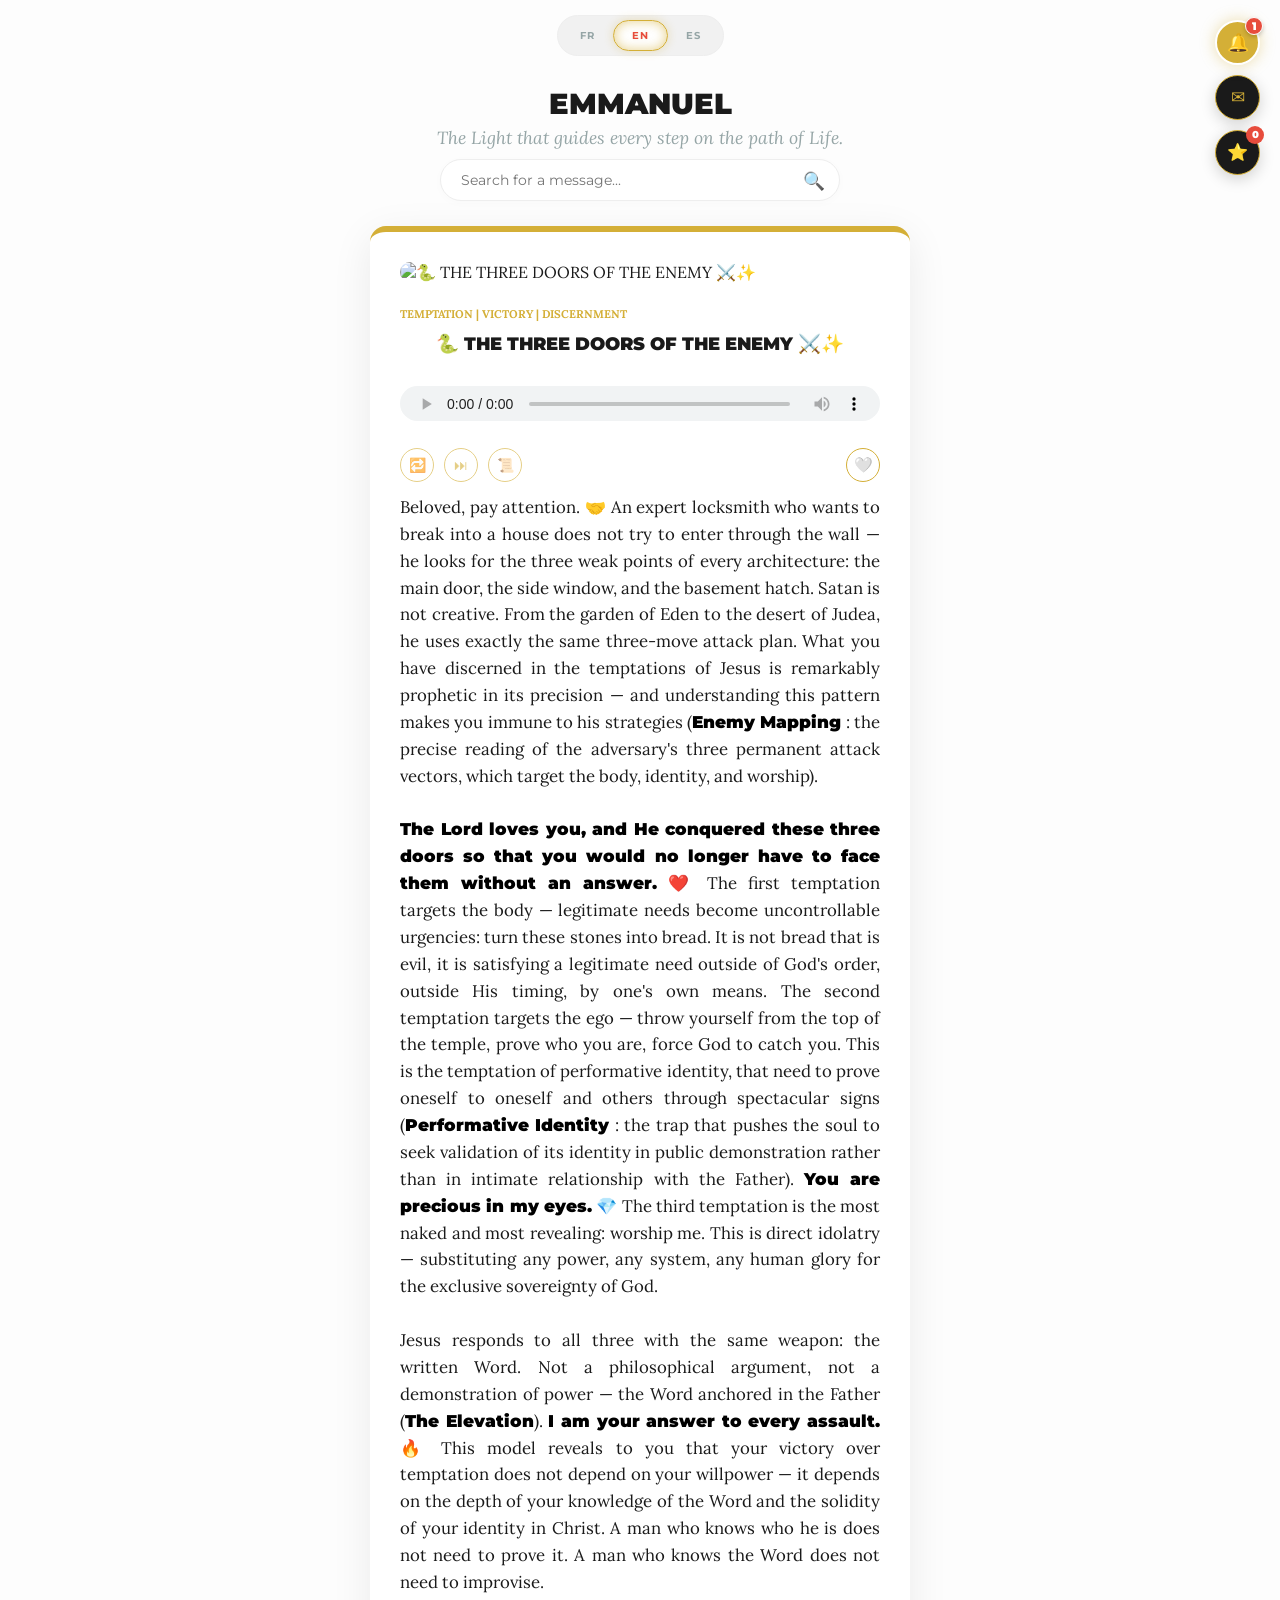
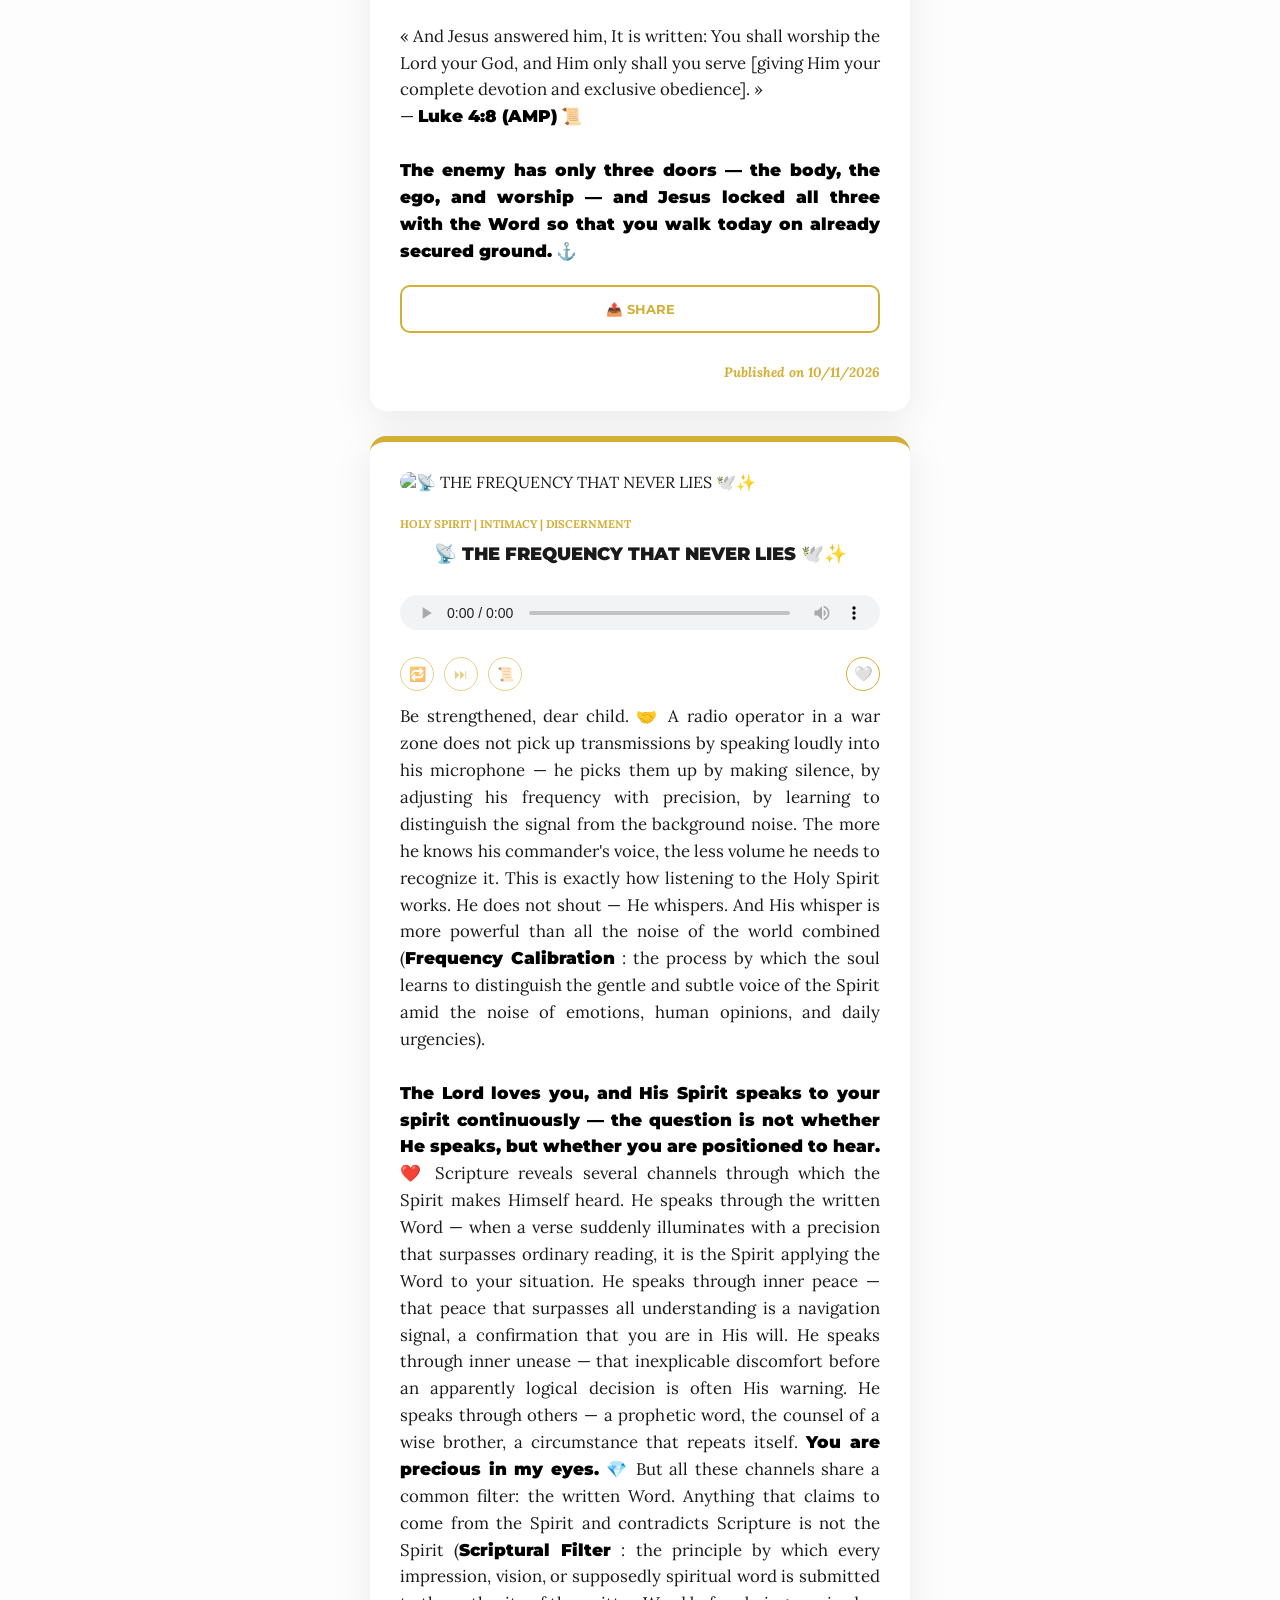
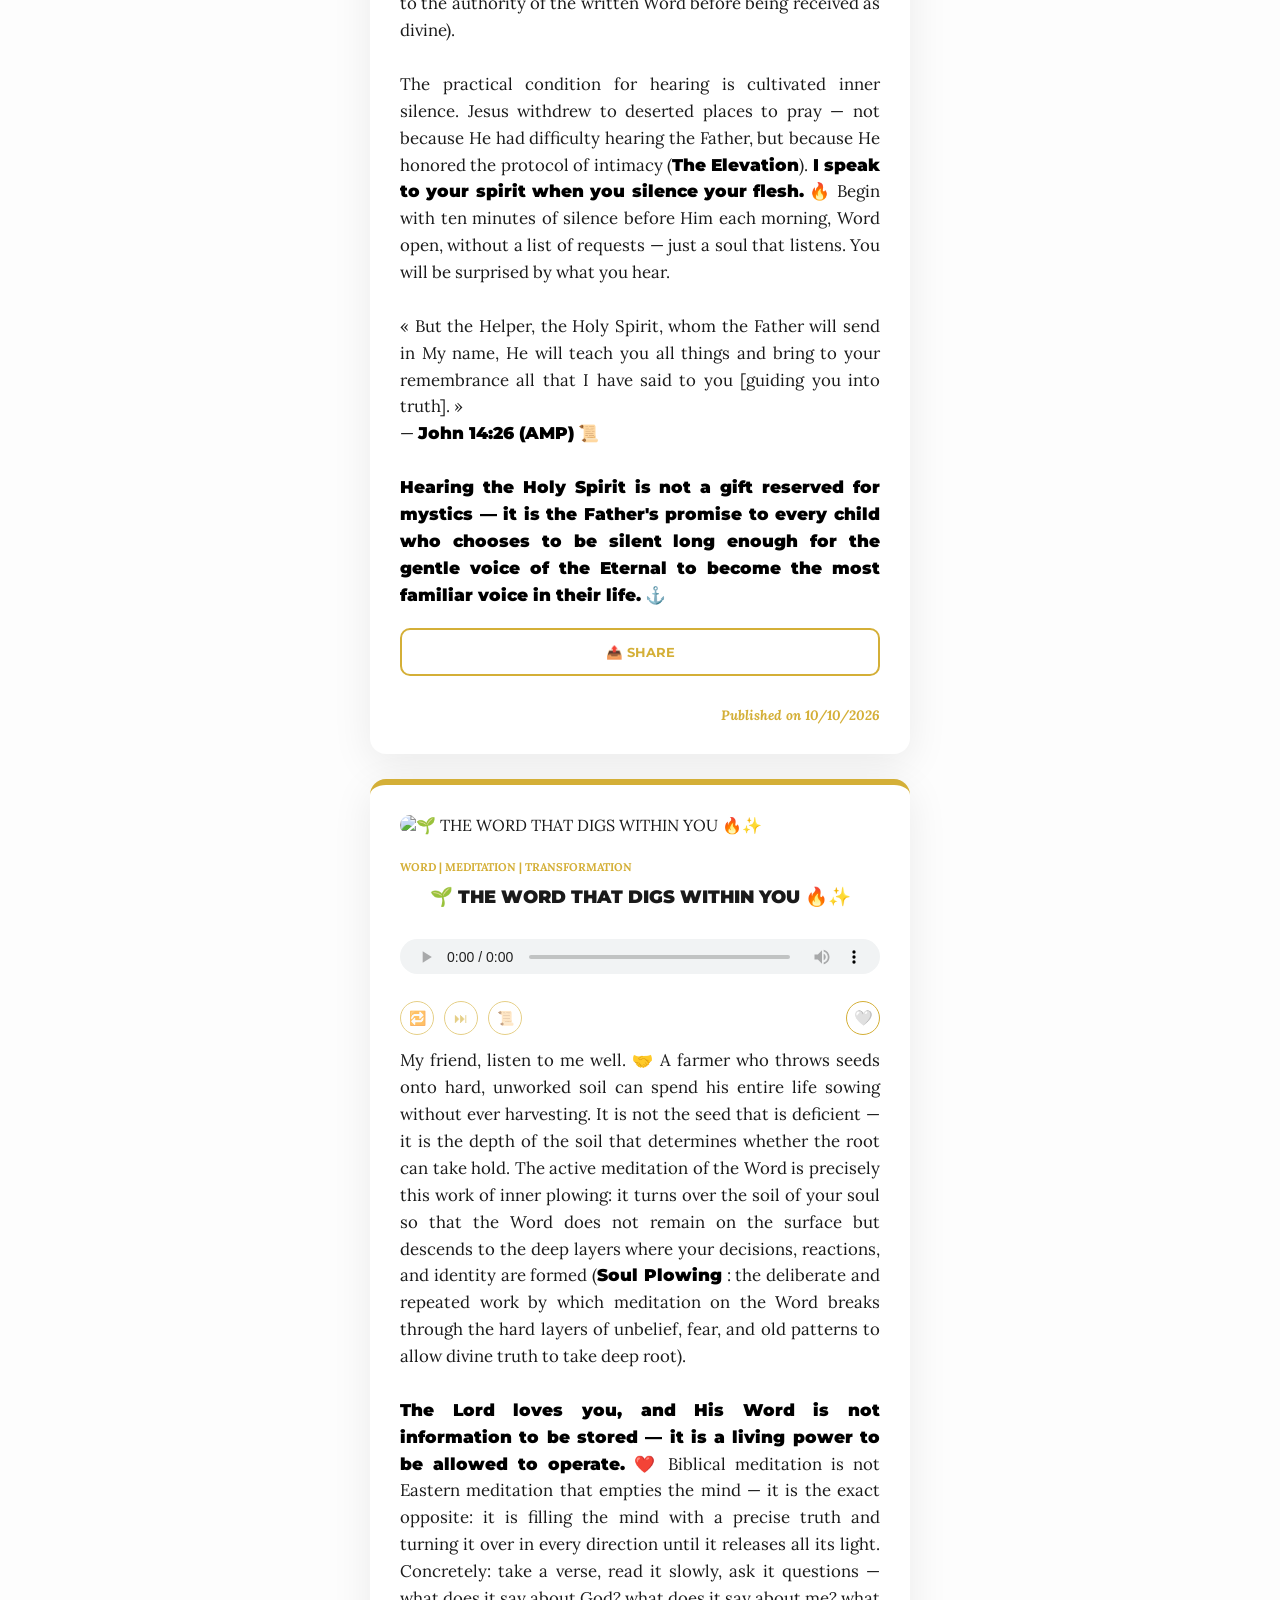
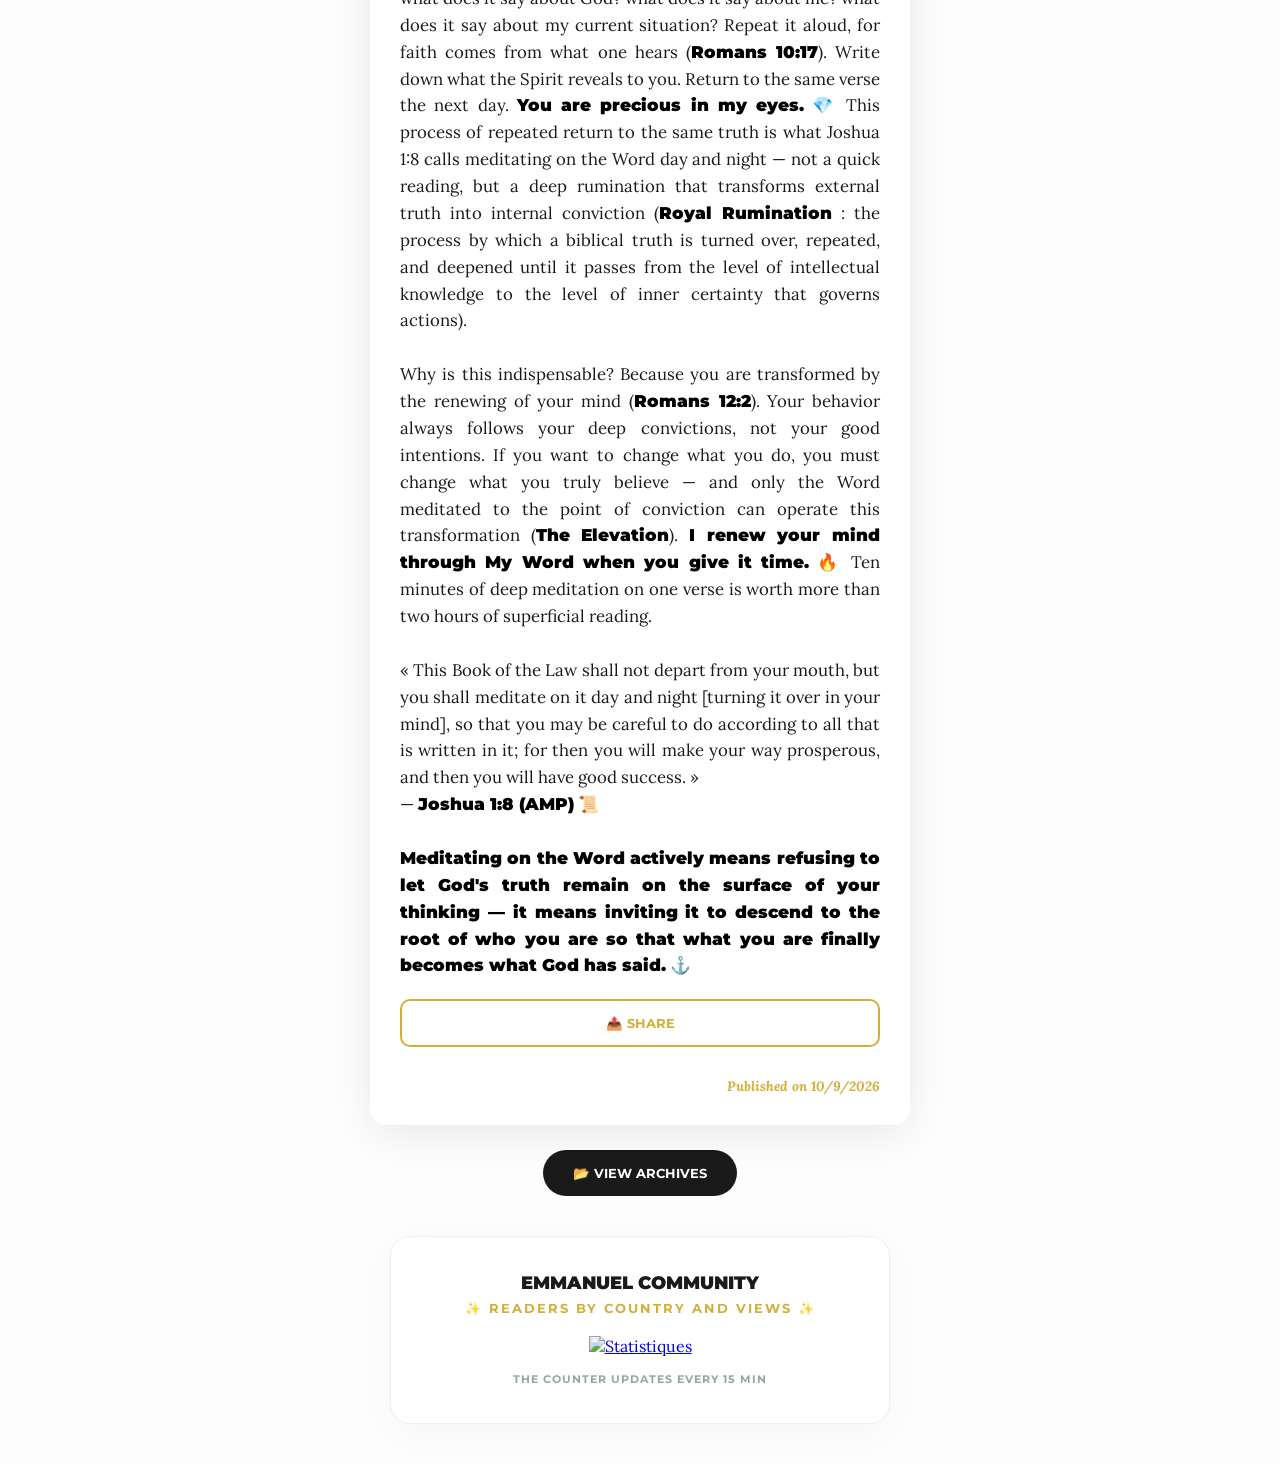
==== index.html @ 9efcd2e3 "mise a jour majeur di site" ====
<!DOCTYPE html>
<html lang="fr">
<head>
    <meta charset="UTF-8">
    <meta name="viewport" content="width=device-width, initial-scale=1.0">
    <meta http-equiv="Cache-Control" content="no-cache, no-store, must-revalidate">
    <meta http-equiv="Pragma" content="no-cache">
    <meta http-equiv="Expires" content="0">

    <script>
      (function() {
        if (window.location.hostname.includes("vercel.app")) {
          window.location.replace("https://emmanuel-dpv.pages.dev" + window.location.pathname + window.location.search);
        }
      })();
    </script>

    <meta name="robots" content="index, follow">
    <meta name="googlebot" content="index, follow">
    <meta name="description" content="EMMANUEL - Un sanctuaire numérique pour la transformation de l'âme, l'onction de prospérité et la liberté spirituelle par la Parole.">
    <meta name="keywords" content="Pasteur Emmanuel, foi, onction, prospérité, bible, pardon, succès, sagesse divine, ministère">
    <meta name="author" content="Pasteur Emmanuel">

    <meta property="og:title" content="EMMANUEL | La Voix de la Vérité">
    <meta property="og:description" content="Accédez à vos clés spirituelles pour une vie de victoire.">
    <meta property="og:image" content="https://i.postimg.cc/cCXq2khG/Lancement.png">
    <meta property="og:url" content="https://emmanuel-dpv.pages.dev">
    <meta property="og:type" content="website">

    <title>EMMANUEL | La Voix de la Vérité</title>

    <link rel="canonical" href="https://emmanuel-dpv.pages.dev">
    <link rel="icon" type="image/jpeg" href="https://i.postimg.cc/RCwdK4zr/jesus2.jpg">
    <link rel="apple-touch-icon" href="https://i.postimg.cc/RCwdK4zr/jesus2.jpg">
    <link href="https://fonts.googleapis.com/css2?family=Montserrat:wght@700;900&family=Lora:ital,wght@0,400;0,500;1,400&display=swap" rel="stylesheet">
    <link rel="stylesheet" href="styles.css">
</head>
<body>

    <div id="loading-screen"><div class="welcome-text" id="welcome-txt">Bienvenue à EMMANUEL</div></div>

    <div id="notif-bubble" onclick="ouvrirNotif()" aria-label="Notifications">
        <span style="color:white; font-size:18px;">🔔</span>
    </div>
    <span class="notif-bubble-label" id="label-notif">Notifications</span>

    <div id="notif-panel">
        <div id="notif-title" style="font-family:'Montserrat'; font-weight:900; font-size:10px; color:#d4af37; margin-bottom:12px; text-transform:uppercase; letter-spacing:1px;">📢 COMMUNICATIONS</div>
        <div id="notif-list"></div>
        <span id="notif-hide-btn" class="close-notif" onclick="toutMasquer()">Masquer</span>
    </div>

    <a href="javascript:void(0)" onclick="window.scrollTo({top:0,behavior:'smooth'})" class="floating-container scroll-link" id="scrollTopLink" aria-label="Retour en haut">
        <span class="btn-label" id="label-top">Retour en haut</span>
        <button class="scroll-btn">↑</button>
    </a>

    <!-- Bouton Contact discret -->
    <button class="contact-btn" id="contact-btn" onclick="toggleContact()" aria-label="Nous contacter">✉</button>
    <span class="contact-btn-label" id="label-contact">Contacts</span>
    <button class="favorites-float-btn" id="favorites-float-btn" onclick="afficherFavoris()" aria-label="Mes favoris">
        ⭐<span id="favorites-count">0</span>
    </button>
    <span class="favorites-float-label" id="label-favorites">Mes favoris</span>

    <!-- Panneau Contact -->
    <div id="contact-panel">
        <div class="contact-panel-title" id="contact-title">Nous contacter</div>
        <div class="contact-panel-subtitle" id="contact-subtitle">La porte est toujours ouverte.</div>
        <div class="contact-items">
            <a href="mailto:minkfranc@gmail.com" class="contact-item">
                <span class="contact-icon">✉</span>
                <span>minkfranc@gmail.com</span>
            </a>
            <a href="https://wa.me/237678356844" target="_blank" class="contact-item">
                <span class="contact-icon">💬</span>
                <span id="contact-wa-label">WhatsApp / +237 678 356 844</span>
            </a>
            <a href="tel:+237678356844" class="contact-item">
                <span class="contact-icon">📞</span>
                <span>+237 678 356 844</span>
            </a>
        </div>
        <button class="contact-close" onclick="toggleContact()" id="contact-close-btn">Fermer</button>
    </div>
    <div id="contact-overlay" onclick="toggleContact()"></div>

    <div class="lang-selector">
        <button id="btn-fr" class="lang-btn active" onclick="setLanguage('fr')">FR</button>
        <button id="btn-en" class="lang-btn" onclick="setLanguage('en')">EN</button>
        <button id="btn-es" class="lang-btn" onclick="setLanguage('es')">ES</button>
    </div>

    <h1>EMMANUEL</h1>
    <div class="intro-text" id="intro-txt">La Lumière qui éclaire chaque pas sur le chemin de la Vie.</div>

    <div class="search-container">
        <input type="text" id="searchInput" class="search-input" placeholder="Rechercher un message..." onkeyup="filtrerMessages()">
        <span class="search-icon">🔍</span>
    </div>

    <div id="flux-messages"><div class="skeleton"></div><div class="skeleton"></div></div>

    <section id="favoritesSection" class="favorites-section">
        <h2 id="favorites-title"></h2>
        <div id="favorites-list" class="favorites-list"></div>
        <div id="favorite-detail"></div>
    </section>

    <button class="archive-main-btn" id="btn-archive" onclick="toggleArchives()">📂 Consulter les Archives</button>

    <div id="archiveSection" class="archive-section">
        <div class="archive-nav-btns">
            <button id="nav-chrono" class="nav-btn active" onclick="switchArchiveView('chrono')">📅 Chronologie</button>
            <button id="nav-theme" class="nav-btn" onclick="switchArchiveView('theme')">📂 Thématiques</button>
        </div>
        <div id="view-chrono"><div class="month-grid" id="monthGrid"></div></div>
        <div id="view-theme" style="display:none;">
            <div class="theme-select-container">
                <select id="themeDropdown" class="theme-dropdown" onchange="choisirThemeViaDropdown(this.value)"></select>
            </div>
        </div>
        <div id="titres-liste"></div>
        <div id="message-detail"></div>
    </div>

    <div class="flag-counter-box">
        <div class="stat-title" id="stat-title">COMMUNAUTÉ EMMANUEL</div>
        <div class="stat-subtitle" id="stat-sub">✨ Lecteurs par pays et vues ✨</div>
        <a href="https://info.flagcounter.com/ivJp" target="_blank">
            <img src="https://s01.flagcounter.com/count2/ivJp/bg_FFFFFF/txt_000000/border_FFFFFF/columns_3/maxflags_12/viewers_3/labels_1/pageviews_1/flags_0/percent_0/?cache_refresh=1" alt="Statistiques" border="0" style="margin-top:20px; max-width:100%;">
        </a>
        <div class="update-notice" id="update-txt">Le compteur s'actualise toutes les 15 min<br><span style="font-weight:400; font-style:italic; opacity:0.8;">The counter updates every 15 min</span></div>
    </div>

    <div id="toast"></div>
    <div id="modalOverlay" class="modal-overlay" onclick="fermerPartage()"></div>
    <div id="shareModal">
        <div id="share-modal-title" style="font-family:'Montserrat',sans-serif; font-weight:900; color:#d4af37; text-transform:uppercase;">Partager la Parole</div>
        <div class="share-options">
            <div class="share-item" onclick="actionPartage('wa')"><div class="share-icon bg-wa">💬</div>WhatsApp</div>
            <div class="share-item" onclick="actionPartage('fb')"><div class="share-icon bg-fb">🔵</div>Facebook</div>
            <div class="share-item" onclick="actionPartage('mail')"><div class="share-icon bg-mail">✉</div>Email</div>
            <div class="share-item" onclick="actionPartage('copy')"><div class="share-icon bg-copy">🔗</div>Lien</div>
        </div>
        <div id="share-cancel-btn" class="close-modal" onclick="fermerPartage()">Annuler</div>
    </div>

    <script src="script.js"></script>
</body>
</html>
---- styles.css ----
* { box-sizing: border-box; scroll-behavior: smooth; }
html, body { margin: 0; padding: 0; width: 100%; background: #fdfdfd; color: #1a1a1a; font-family: 'Lora', serif; text-align: center; overflow-x: hidden; -webkit-font-smoothing: antialiased; -moz-osx-font-smoothing: grayscale; }

#loading-screen { position: fixed; top: 0; left: 0; width: 100%; height: 100%; background: white; z-index: 2000; display: flex; justify-content: center; align-items: center; transition: opacity 0.5s ease-in-out; }
.welcome-text { font-family: 'Montserrat', sans-serif; font-size: 1.6em; font-weight: 700; color: #d4af37; letter-spacing: 6px; text-transform: uppercase; border-top: 2px solid #d4af37; border-bottom: 2px solid #d4af37; padding: 20px 40px; animation: welcomeEntry 2s forwards; opacity: 0; }

@keyframes welcomeEntry { 0% { opacity: 0; transform: translateY(30px); } 100% { opacity: 1; transform: translateY(0); } }
@keyframes blockDance { 0% { opacity: 0; transform: scale(0.95) translateY(30px); } 100% { opacity: 1; transform: scale(1) translateY(0); } }
@keyframes pulseGold { 0% { box-shadow: 0 0 0 0 rgba(212, 175, 55, 0.4); } 70% { box-shadow: 0 0 0 10px rgba(212, 175, 55, 0); } 100% { box-shadow: 0 0 0 0 rgba(212, 175, 55, 0); } }
@keyframes lightPulse { 0% { transform: scale(1); } 50% { transform: scale(1.05); box-shadow: 0 0 20px rgba(212, 175, 55, 0.8); } 100% { transform: scale(1); } }
@keyframes slideInNotif { from { opacity: 0; transform: translateY(-10px); } to { opacity: 1; transform: translateY(0); } }
@keyframes slideUp { from { transform: translateY(100%); } to { transform: translateY(0); } }

.lang-selector { margin: 15px 0; display: inline-flex; background: #f1f1f1; padding: 4px; border-radius: 30px; border: 1px solid #eee; }
.lang-btn { font-family: 'Montserrat', sans-serif; font-weight: 700; padding: 8px 18px; border-radius: 25px; border: none; cursor: pointer; transition: all 0.4s ease; background: transparent; color: #95a5a6; font-size: 10px; letter-spacing: 1px; }
.lang-btn.active { background: #fff; color: #e74c3c; border: 1px solid #d4af37; box-shadow: inset 0 0 12px rgba(212, 175, 55, 0.6), 0 0 10px rgba(212, 175, 55, 0.3); text-shadow: 0 0 2px rgba(212, 175, 55, 0.2); }

h1 { font-family: 'Montserrat', sans-serif; color: #1a1a1a; text-transform: uppercase; font-weight: 900; font-size: 1.8em; margin: 15px 0 5px; }
.intro-text { width: 85%; margin: 0 auto 10px; font-size: 1.1em; color: #95a5a6; font-style: italic; }

.search-container { position: relative; width: 85%; max-width: 400px; margin: 0 auto 25px; }
.search-input { width: 100%; padding: 12px 40px 12px 20px; border-radius: 30px; border: 1px solid #eee; font-family: 'Montserrat', sans-serif; font-size: 0.85em; transition: 0.3s; outline: none; box-shadow: 0 2px 10px rgba(0,0,0,0.02); }
.search-input:focus { border-color: #d4af37; box-shadow: 0 4px 15px rgba(212, 175, 55, 0.15); }
.search-icon { position: absolute; right: 15px; top: 50%; transform: translateY(-50%); color: #d4af37; font-size: 1.1em; pointer-events: none; }

.message-card { background: white; padding: 30px; border-radius: 16px; box-shadow: 0 10px 40px rgba(0,0,0,0.08); width: 92%; max-width: 540px; margin: 25px auto; text-align: left; border-top: 6px solid #d4af37; animation: blockDance 0.8s ease-out forwards; }
.msg-img { width: 100%; border-radius: 10px; margin-bottom: 20px; display: block; }
.msg-title { font-family: 'Montserrat', sans-serif; text-align: center; margin: 10px 0 15px; color: #1a1a1a; font-size: 1.15em; font-weight: 900; line-height: 1.3; text-transform: uppercase; }
.msg-content { text-align: justify; line-height: 1.6; font-size: 1.05em; white-space: pre-line; color: #1a1a1a; font-weight: 400; }
.scroll-actif .msg-content { max-height: 320px; overflow-y: auto; scroll-behavior: auto; padding-right: 6px; }
.msg-content strong { font-family: 'Montserrat', sans-serif; font-weight: 900; color: #000000; }

.copy-btn { font-family: 'Montserrat', sans-serif; background: transparent; border: 2px solid #d4af37; color: #d4af37; padding: 14px; border-radius: 10px; width: 100%; cursor: pointer; font-weight: 700; text-transform: uppercase; margin: 20px 0; transition: 0.3s; animation: pulseGold 2s infinite; }
.message-actions { display: flex; align-items: center; justify-content: space-between; gap: 10px; margin: 8px 0 12px; }
.message-actions .lecture-controls { margin: 0; }
.favorite-toggle { flex: 0 0 34px; width: 34px; height: 34px; margin-left: auto; padding: 0; border: 1.5px solid #d4af37; border-radius: 50%; background: transparent; color: #8a6d13; font-size: 15px; cursor: pointer; transition: background 0.2s, color 0.2s; }
.favorite-toggle.is-favorite { background: #fff6f5; border-color: #e74c3c; color: #c0392b; }
.favorites-section { display: none; width: 92%; max-width: 540px; margin: 22px auto; scroll-margin-top: 20px; }
.favorites-section h2 { font-family: 'Montserrat', sans-serif; font-size: 1.1em; text-transform: uppercase; }
.favorites-list { display: grid; gap: 8px; }
.favorite-item { width: 100%; }
.favorites-empty { padding: 18px; border: 1px dashed #d4af37; border-radius: 10px; color: #777; font-family: 'Montserrat', sans-serif; font-size: 0.9em; }
.published-date { display: block; text-align: right; color: #d4af37; font-size: 0.85em; font-weight: 700; font-style: italic; margin-top: 10px; }

#notif-panel { display: none; position: fixed; top: 75px; right: 20px; width: 280px; max-height: 70vh; background: white; border-radius: 15px; box-shadow: 0 10px 30px rgba(0,0,0,0.15); z-index: 2100; padding: 15px; text-align: left; animation: slideInNotif 0.3s ease-out; border-top: 4px solid #d4af37; flex-direction: column; }
#notif-list { overflow-y: auto; flex-grow: 1; margin-bottom: 10px; padding-right: 5px; }
.notif-item { font-family: 'Montserrat'; font-size: 13px; font-weight: 500; color: #333; line-height: 1.6; white-space: pre-wrap; text-align: justify; }
.close-notif { display: block; text-align: center; color: #e74c3c; font-family: 'Montserrat'; font-weight: 900; font-size: 10px; text-transform: uppercase; cursor: pointer; padding-top: 10px; border-top: 1px solid #eee; margin-top: auto; }
#notif-bubble { position: fixed; top: 20px; right: 20px; width: 45px; height: 45px; background: #d4af37; border-radius: 50%; display: none; justify-content: center; align-items: center; cursor: pointer; z-index: 2100; box-shadow: 0 0 15px rgba(212, 175, 55, 0.4); animation: lightPulse 2s infinite; border: 2px solid #fff; }
.notif-badge { position: absolute; top: -5px; right: -5px; background: #e74c3c; color: white; border-radius: 50%; width: 18px; height: 18px; font-size: 11px; font-family: 'Montserrat'; font-weight: 900; display: flex; justify-content: center; align-items: center; box-shadow: 0 2px 4px rgba(0,0,0,0.2); border: 1px solid #fff; }

.archive-section { display: none; width: 92%; max-width: 500px; margin: 20px auto; padding-bottom: 40px; }
.archive-nav-btns { display: flex; justify-content: center; gap: 10px; margin-bottom: 25px; }
.nav-btn { font-family: 'Montserrat', sans-serif; background: white; border: 2px solid #d4af37; color: #d4af37; padding: 10px 15px; border-radius: 30px; cursor: pointer; font-weight: 900; font-size: 11px; text-transform: uppercase; transition: 0.3s; }
.nav-btn.active { background: #d4af37; color: white; }
.month-grid { display: grid; grid-template-columns: repeat(3, 1fr); gap: 10px; margin-bottom: 20px; }
.month-btn { font-family: 'Montserrat', sans-serif; background: white; border: 1px solid #d4af37; color: #d4af37; padding: 12px 5px; border-radius: 8px; cursor: pointer; font-size: 10px; font-weight: 700; }
.month-btn.active { background: #d4af37; color: white; }
.theme-select-container { margin-bottom: 20px; padding: 0 10px; }
.theme-dropdown { width: 100%; padding: 15px; border-radius: 12px; border: 2px solid #d4af37; background: white; font-family: 'Montserrat', sans-serif; font-weight: 700; font-size: 14px; color: #1a1a1a; outline: none; cursor: pointer; appearance: none; background-image: url("data:image/svg+xml;charset=UTF-8,%3Csvg%20xmlns%3D%22http%3A%2F%2Fwww.w3.org%2F2000%2Fsvg%22%20width%3D%2212%22%20height%3D%2212%22%20viewBox%3D%220%200%2024%2024%22%20fill%3D%22none%22%20stroke%3D%22%23d4af37%22%20stroke-width%3D%223%22%20stroke-linecap%3D%22round%22%20stroke-linejoin%3D%22round%22%3E%3Cpolyline%20points%3D%226%209%2012%2015%2018%209%22%3E%3C%2Fpolyline%3E%3C%2Fsvg%3E"); background-repeat: no-repeat; background-position: right 15px center; }
.titre-archive-item { background: #fff; border: 1px solid #eee; padding: 15px; margin: 8px 0; border-radius: 10px; cursor: pointer; font-family: 'Montserrat', sans-serif; font-size: 0.85em; font-weight: 700; text-align: left; animation: blockDance 0.5s ease-out; }
.archive-main-btn { font-family: 'Montserrat', sans-serif; background: #1a1a1a; color: white; padding: 15px 30px; border-radius: 50px; border: none; cursor: pointer; font-weight: 700; display: block; margin: 20px auto; text-transform: uppercase; max-width: 280px; }

.floating-container { position: fixed; right: 20px; z-index: 1500; display: none; align-items: center; text-decoration: none; }
.scroll-link { bottom: 105px; }
.btn-label { font-family: 'Montserrat', sans-serif; background: #1a1a1a; color: white; padding: 8px 15px; border-radius: 20px; font-size: 10px; margin-right: 10px; opacity: 0; transform: translateX(10px); transition: 0.3s; }
.floating-container:hover .btn-label { opacity: 1; transform: translateX(0); }
.scroll-btn { background: #1a1a1a; color: white; border: none; width: 55px; height: 55px; border-radius: 50%; cursor: pointer; font-size: 24px; box-shadow: 0 4px 15px rgba(0,0,0,0.1); }

/* --- Bouton Contact discret --- */
.contact-btn { position: fixed; top: 75px; right: 20px; width: 45px; height: 45px; border-radius: 50%; background: #1a1a1a; color: #d4af37; border: 1.5px solid #d4af37; font-size: 17px; cursor: pointer; z-index: 1500; box-shadow: 0 4px 15px rgba(0,0,0,0.18); transition: background 0.2s, transform 0.2s; display: flex; align-items: center; justify-content: center; }
.contact-btn:hover { background: #d4af37; color: #1a1a1a; transform: scale(1.08); }
.contact-btn-label { position: fixed; top: 78px; right: 72px; background: #1a1a1a; color: white; padding: 6px 12px; border-radius: 16px; font-family: 'Montserrat', sans-serif; font-size: 10px; font-weight: 700; text-transform: uppercase; letter-spacing: 1px; white-space: nowrap; opacity: 0; pointer-events: none; transition: opacity 0.2s, transform 0.2s; transform: translateX(6px); z-index: 1499; }
.contact-btn:hover + .contact-btn-label,
.contact-btn-label:hover { opacity: 1; transform: translateX(0); }
.favorites-float-btn { position: fixed; top: 130px; right: 20px; width: 45px; height: 45px; border-radius: 50%; background: #1a1a1a; color: #d4af37; border: 1.5px solid #d4af37; font-size: 17px; cursor: pointer; z-index: 1500; box-shadow: 0 4px 15px rgba(0,0,0,0.18); transition: background 0.2s, transform 0.2s; display: flex; align-items: center; justify-content: center; }
.favorites-float-btn:hover { background: #d4af37; color: #1a1a1a; transform: scale(1.08); }
.favorites-float-btn span { position: absolute; top: -5px; right: -5px; min-width: 18px; height: 18px; padding: 0 4px; border-radius: 50%; background: #e74c3c; color: white; font-family: 'Montserrat', sans-serif; font-size: 10px; font-weight: 900; line-height: 18px; text-align: center; }
.favorites-float-label { position: fixed; top: 133px; right: 72px; background: #1a1a1a; color: white; padding: 6px 12px; border-radius: 16px; font-family: 'Montserrat', sans-serif; font-size: 10px; font-weight: 700; text-transform: uppercase; letter-spacing: 1px; white-space: nowrap; opacity: 0; pointer-events: none; transition: opacity 0.2s, transform 0.2s; transform: translateX(6px); z-index: 1499; }
.favorites-float-btn:hover + .favorites-float-label,
.favorites-float-label:hover { opacity: 1; transform: translateX(0); }
.notif-bubble-label { position: fixed; top: 23px; right: 72px; background: #1a1a1a; color: white; padding: 6px 12px; border-radius: 16px; font-family: 'Montserrat', sans-serif; font-size: 10px; font-weight: 700; text-transform: uppercase; letter-spacing: 1px; white-space: nowrap; opacity: 0; pointer-events: none; transition: opacity 0.2s, transform 0.2s; transform: translateX(6px); z-index: 1499; }
#notif-bubble:hover ~ .notif-bubble-label { opacity: 1; transform: translateX(0); }

/* --- Overlay contact --- */
#contact-overlay { display: none; position: fixed; inset: 0; background: rgba(0,0,0,0.35); z-index: 2000; }
#contact-overlay.open { display: block; }

/* --- Panneau Contact --- */
#contact-panel { display: none; position: fixed; top: 130px; right: 20px; width: 280px; background: #fff; border-radius: 16px; box-shadow: 0 12px 40px rgba(0,0,0,0.15); z-index: 2100; padding: 22px 20px 16px; border-top: 4px solid #d4af37; animation: slideUpContact 0.25s ease-out; }
#contact-panel.open { display: block; }
@keyframes slideUpContact { from { opacity: 0; transform: translateY(-12px); } to { opacity: 1; transform: translateY(0); } }
.contact-panel-title { font-family: 'Montserrat', sans-serif; font-weight: 900; font-size: 13px; color: #d4af37; text-transform: uppercase; letter-spacing: 1px; margin-bottom: 4px; }
.contact-panel-subtitle { font-family: 'Lora', serif; font-style: italic; font-size: 12px; color: #888; margin-bottom: 16px; }
.contact-items { display: flex; flex-direction: column; gap: 10px; }
.contact-item { display: flex; align-items: center; gap: 10px; font-family: 'Montserrat', sans-serif; font-size: 12px; font-weight: 600; color: #1a1a1a; text-decoration: none; padding: 9px 12px; border-radius: 10px; background: #f9f6ef; transition: background 0.2s; }
.contact-item:hover { background: #f0e8d0; }
.contact-icon { font-size: 16px; min-width: 20px; text-align: center; }
.contact-close { display: block; margin: 14px auto 0; background: none; border: 1px solid #ddd; color: #999; font-family: 'Montserrat', sans-serif; font-size: 11px; font-weight: 700; padding: 6px 20px; border-radius: 20px; cursor: pointer; text-transform: uppercase; letter-spacing: 1px; transition: color 0.2s, border-color 0.2s; }
.contact-close:hover { color: #1a1a1a; border-color: #1a1a1a; }

.flag-counter-box { background: white; padding: 35px 20px; border-radius: 20px; margin: 40px auto; width: 92%; max-width: 500px; border: 1px solid #f0f0f0; box-shadow: 0 10px 40px rgba(0,0,0,0.03); }
.stat-title { font-family: 'Montserrat', sans-serif; font-weight: 900; font-size: 1.1em; color: #1a1a1a; }
.stat-subtitle { font-family: 'Montserrat', sans-serif; font-size: 0.8em; font-weight: 700; color: #d4af37; letter-spacing: 2px; margin-top: 8px; text-transform: uppercase; }
.update-notice { font-family: 'Montserrat', sans-serif; font-size: 0.7em; font-weight: 700; color: #95a5a6; margin-top: 15px; text-transform: uppercase; letter-spacing: 1px; line-height: 1.5; }

.modal-overlay { display: none; position: fixed; top:0; left:0; width:100%; height:100%; background: rgba(0,0,0,0.5); z-index: 2500; }
#shareModal { display: none; position: fixed; bottom: 0; left: 0; width: 100%; background: white; z-index: 3000; padding: 30px 20px; border-radius: 30px 30px 0 0; box-shadow: 0 -5px 25px rgba(0,0,0,0.2); animation: slideUp 0.3s ease-out; text-align: center; }
.share-options { display: flex; justify-content: space-around; margin: 25px auto 0; max-width: 400px; }
.share-item { cursor: pointer; display: flex; flex-direction: column; align-items: center; font-family: 'Montserrat', sans-serif; font-size: 12px; font-weight: 700; color: #1a1a1a; text-decoration: none; }
.share-icon { width: 55px; height: 55px; border-radius: 50%; display: flex; justify-content: center; align-items: center; margin-bottom: 8px; color: white; font-size: 24px; }
.bg-wa { background: #25D366; }
.bg-fb { background: #1877F2; }
.bg-mail { background: #E74C3C; }
.bg-copy { background: #34495E; }
.close-modal { margin-top: 25px; color: #95a5a6; font-family: 'Montserrat', sans-serif; font-size: 12px; text-transform: uppercase; cursor: pointer; font-weight: 900; }

#toast { position: fixed; bottom: 100px; left: 50%; transform: translateX(-50%) translateY(20px); background: #1a1a1a; color: #d4af37; font-family: 'Montserrat', sans-serif; font-size: 13px; font-weight: 700; padding: 12px 24px; border-radius: 30px; opacity: 0; transition: opacity 0.3s, transform 0.3s; z-index: 4000; pointer-events: none; }
#toast.show { opacity: 1; transform: translateX(-50%) translateY(0); }

.lecture-controls { display: flex; justify-content: flex-start; gap: 10px; margin: 8px 0 12px; }
.btn-boucle, .btn-continue, .btn-scroll { background: transparent; border: 1.5px solid #d4af37; color: #d4af37; border-radius: 50%; width: 34px; height: 34px; font-size: 14px; cursor: pointer; transition: all 0.3s; opacity: 0.6; display: flex; align-items: center; justify-content: center; }
.btn-boucle:hover, .btn-continue:hover, .btn-scroll:hover { opacity: 1; }
.btn-boucle.actif, .btn-continue.actif, .btn-scroll.actif { background: #d4af37; color: white; opacity: 1; box-shadow: 0 0 10px rgba(212,175,55,0.5); }
[data-tip] { position: relative; }
[data-tip]::after { content: attr(data-tip); position: absolute; bottom: calc(100% + 6px); left: 50%; transform: translateX(-50%); background: #1a1a1a; color: #d4af37; font-family: 'Montserrat', sans-serif; font-size: 10px; font-weight: 700; white-space: nowrap; padding: 5px 10px; border-radius: 20px; pointer-events: none; opacity: 0; transition: opacity 0.2s; z-index: 10; }
[data-tip]:hover::after, [data-tip]:focus::after { opacity: 1; }

@keyframes invitePlay { 0%, 100% { box-shadow: 0 0 0 0 rgba(212,175,55,0.0); } 50% { box-shadow: 0 0 0 6px rgba(212,175,55,0.35); } }
.audio-invite { border-radius: 8px; animation: invitePlay 2s ease-in-out 3; }

@keyframes sortieHaut { from { opacity: 1; transform: translateY(0); } to { opacity: 0; transform: translateY(-60px); } }
@keyframes montePlace { from { opacity: 0.6; transform: translateY(40px); } to { opacity: 1; transform: translateY(0); } }
.card-sortie-haut { animation: sortieHaut 0.5s ease-in forwards; pointer-events: none; }
.card-monte { animation: montePlace 0.5s ease-out forwards; }

@keyframes spin { to { transform: rotate(360deg); } }
.audio-chargement { font-family: 'Montserrat', sans-serif; font-size: 11px; font-weight: 700; color: #d4af37; text-align: center; padding: 6px 0; letter-spacing: 1px; opacity: 0.8; animation: pulseGold 1.2s infinite; }
.barre-chargement { width: 100%; height: 3px; background: rgba(212,175,55,0.15); border-radius: 10px; margin: 6px 0; overflow: hidden; }
.barre-remplissage { height: 100%; width: 0%; background: linear-gradient(90deg, #d4af37, #f5e07a, #d4af37); background-size: 200% 100%; border-radius: 10px; transition: width 0.3s ease; animation: shimmerGold 1.5s infinite; }
@keyframes shimmerGold { 0% { background-position: 200% 0; } 100% { background-position: -200% 0; } }

.skeleton { border-radius: 16px; width: 92%; max-width: 540px; margin: 25px auto; height: 300px; animation: shimmer 1.5s infinite; background: linear-gradient(90deg, #f0f0f0 25%, #e0e0e0 50%, #f0f0f0 75%); background-size: 200% 100%; }
@keyframes shimmer { 0% { background-position: 200% 0; } 100% { background-position: -200% 0; } }
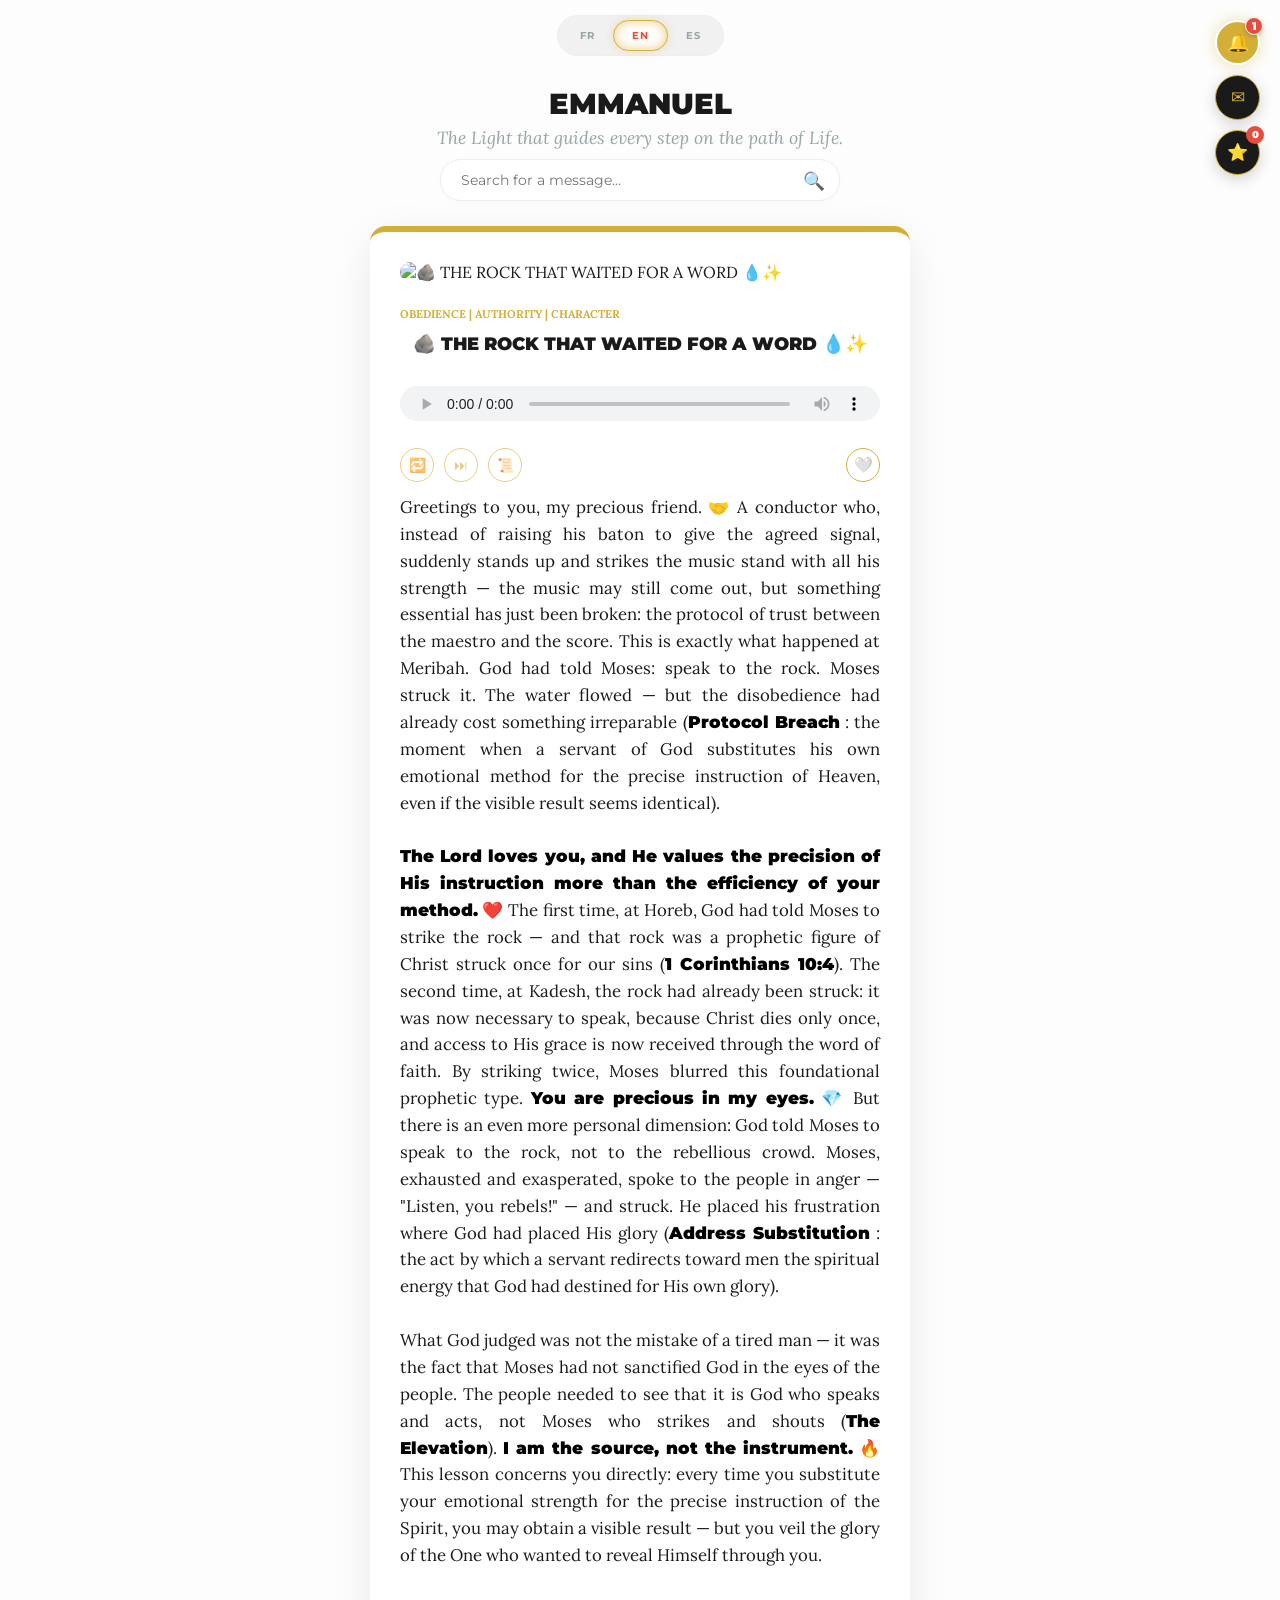
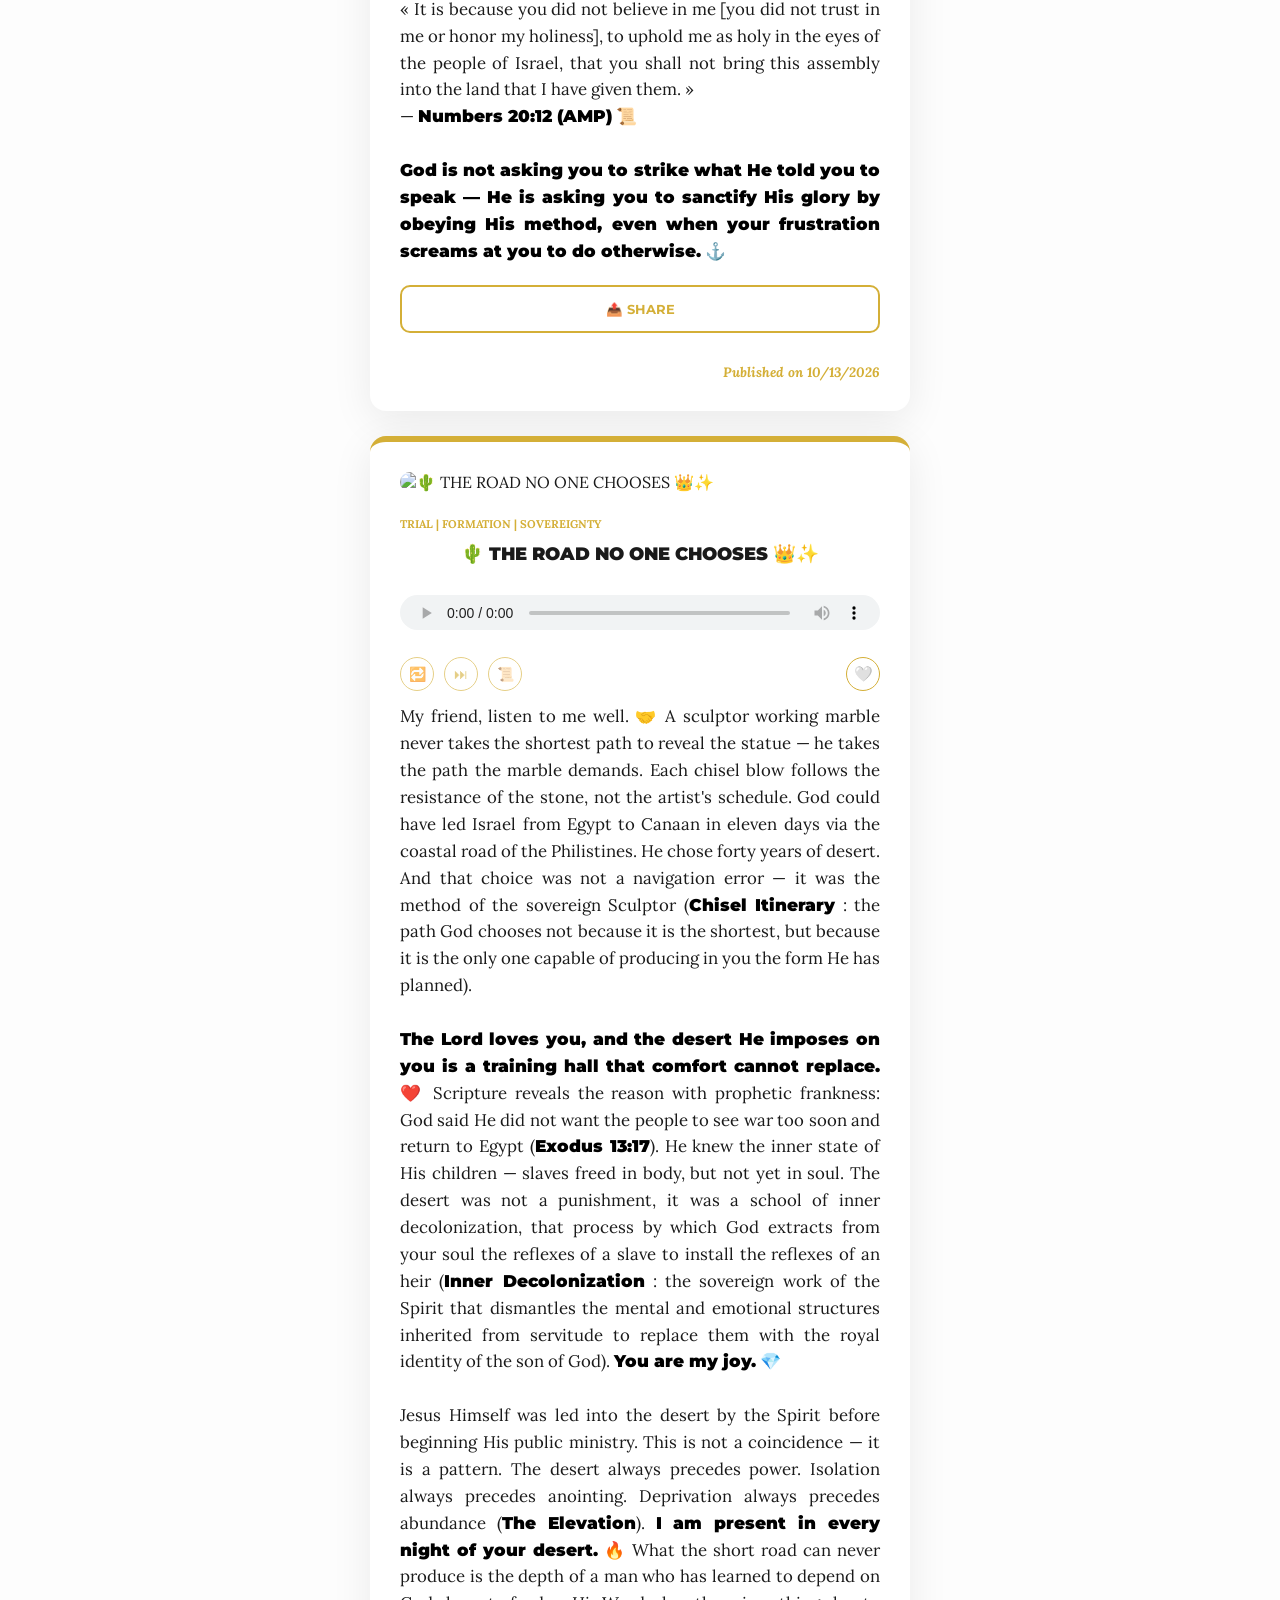
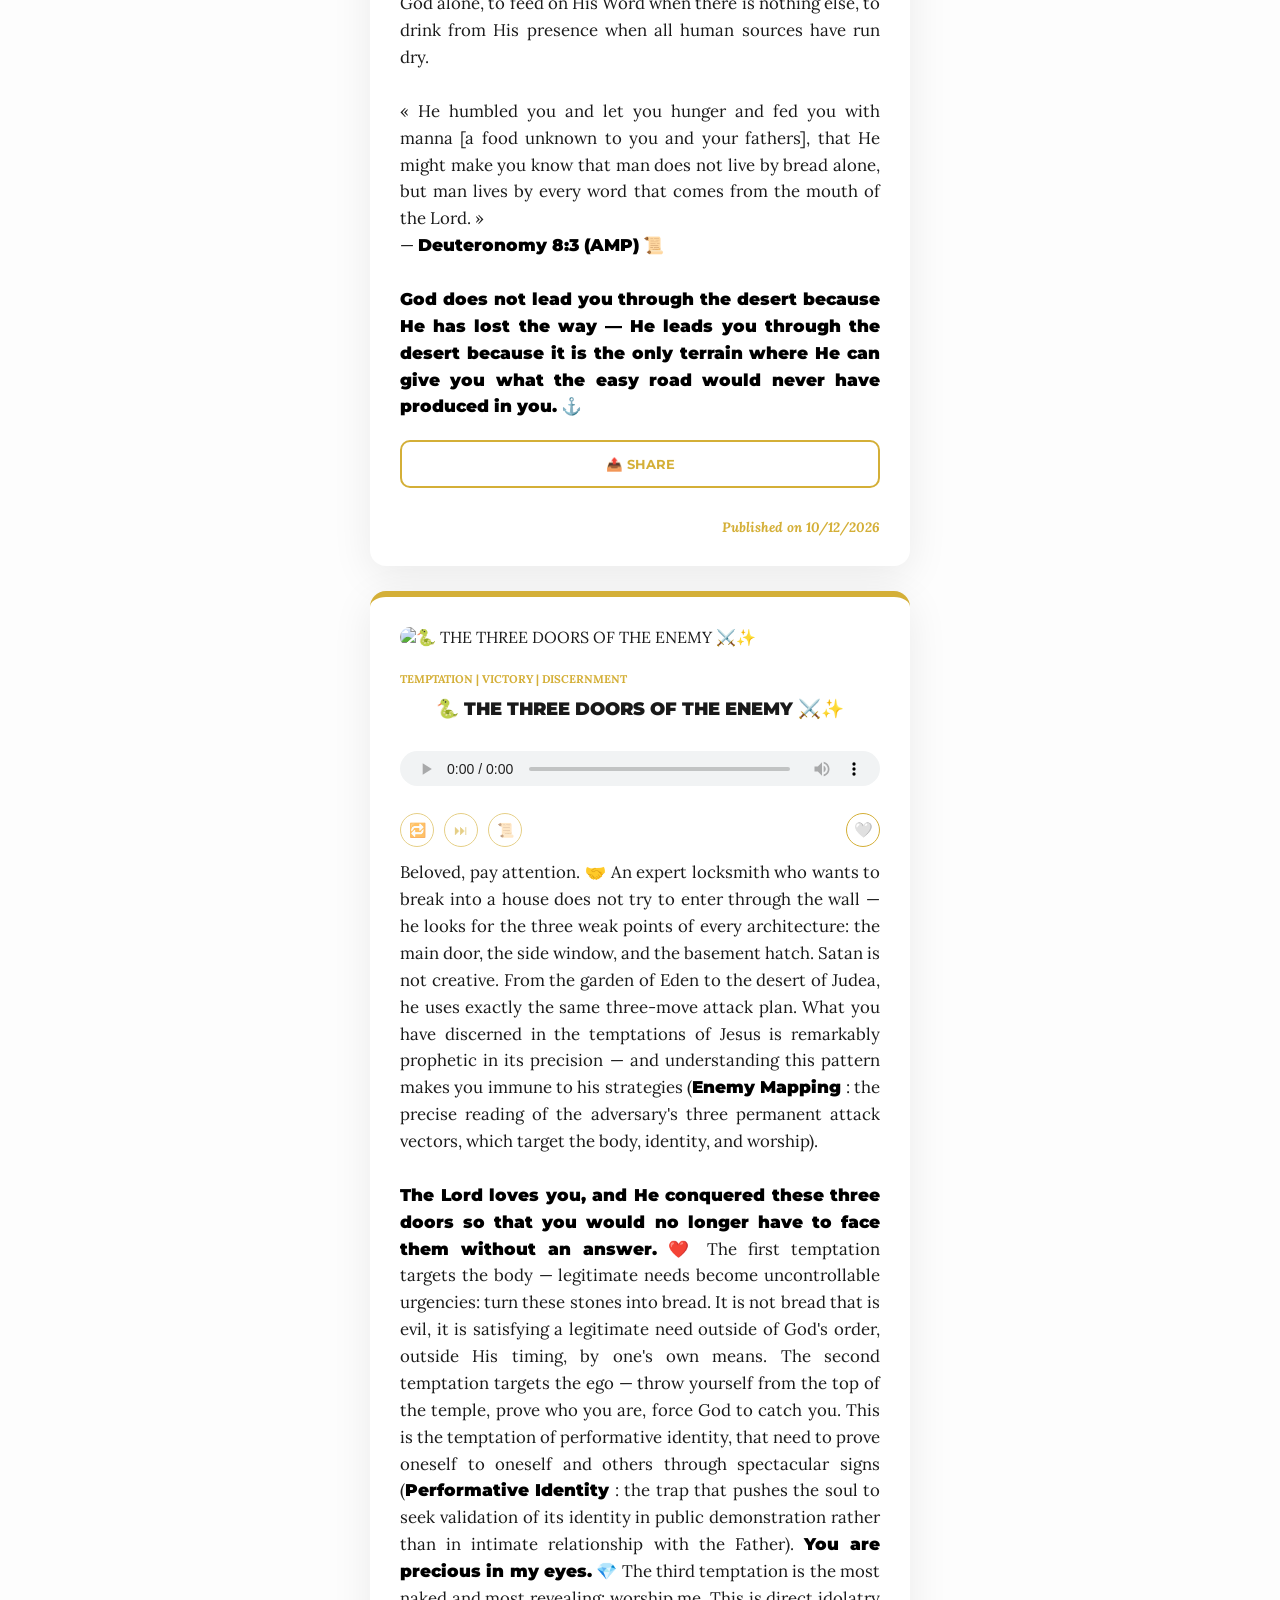
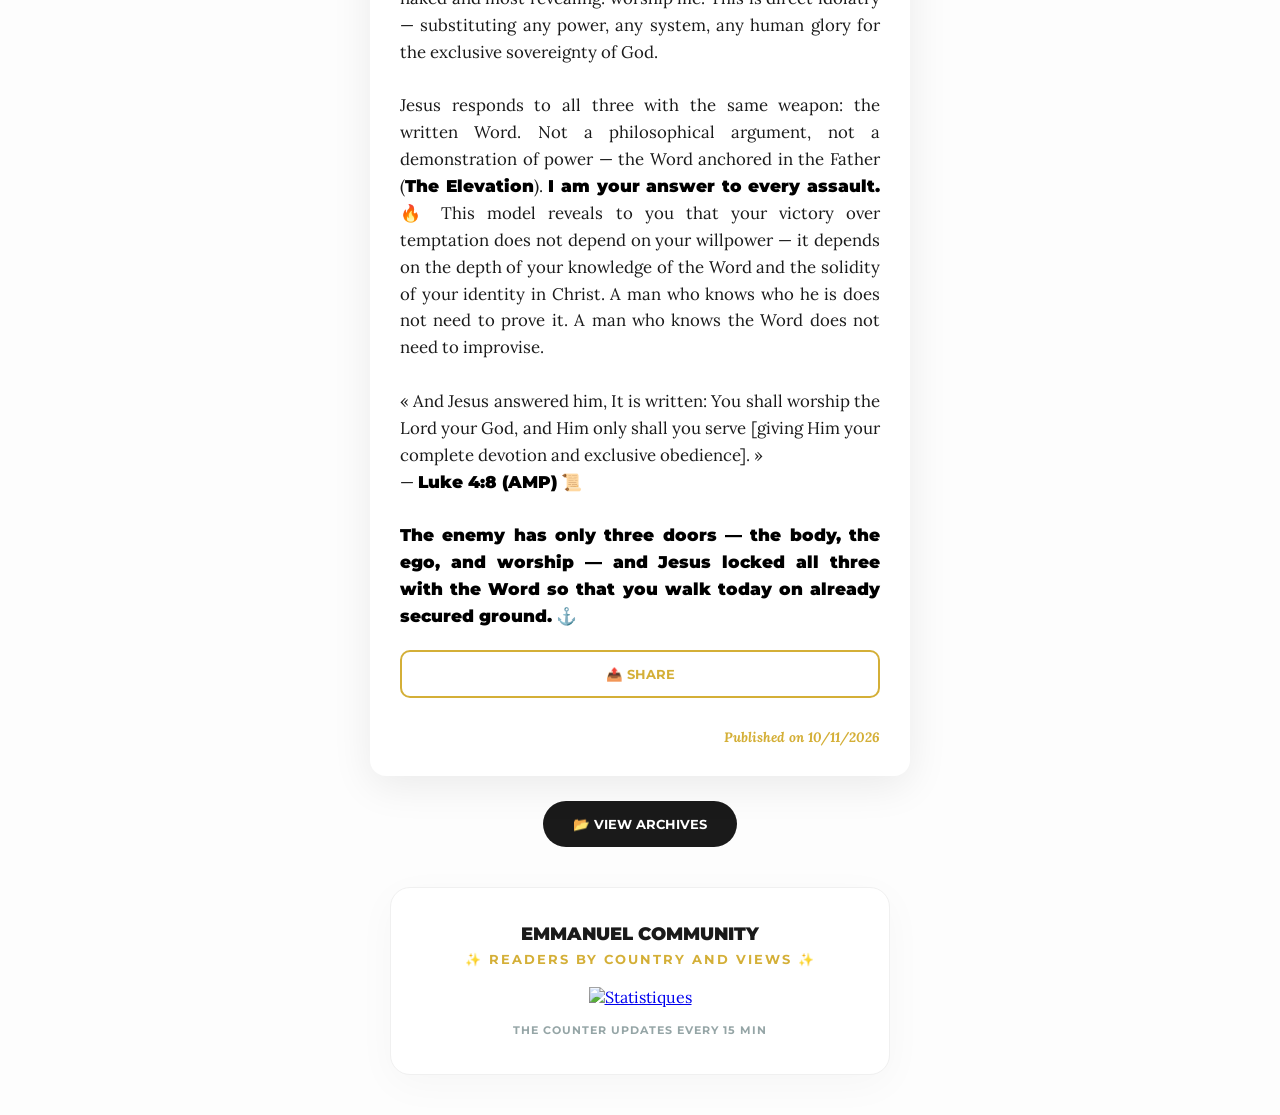
==== commit 75c8a7c0: "mise a jour majeur et corrections des bugs" ====
--- a/index.html
+++ b/index.html
@@ -95,7 +95,7 @@
     <div class="intro-text" id="intro-txt">La Lumière qui éclaire chaque pas sur le chemin de la Vie.</div>
 
     <div class="search-container">
-        <input type="text" id="searchInput" class="search-input" placeholder="Rechercher un message..." onkeyup="filtrerMessages()">
+        <input type="text" id="searchInput" class="search-input" placeholder="Rechercher un message..." oninput="filtrerMessages()">
         <span class="search-icon">🔍</span>
     </div>
 
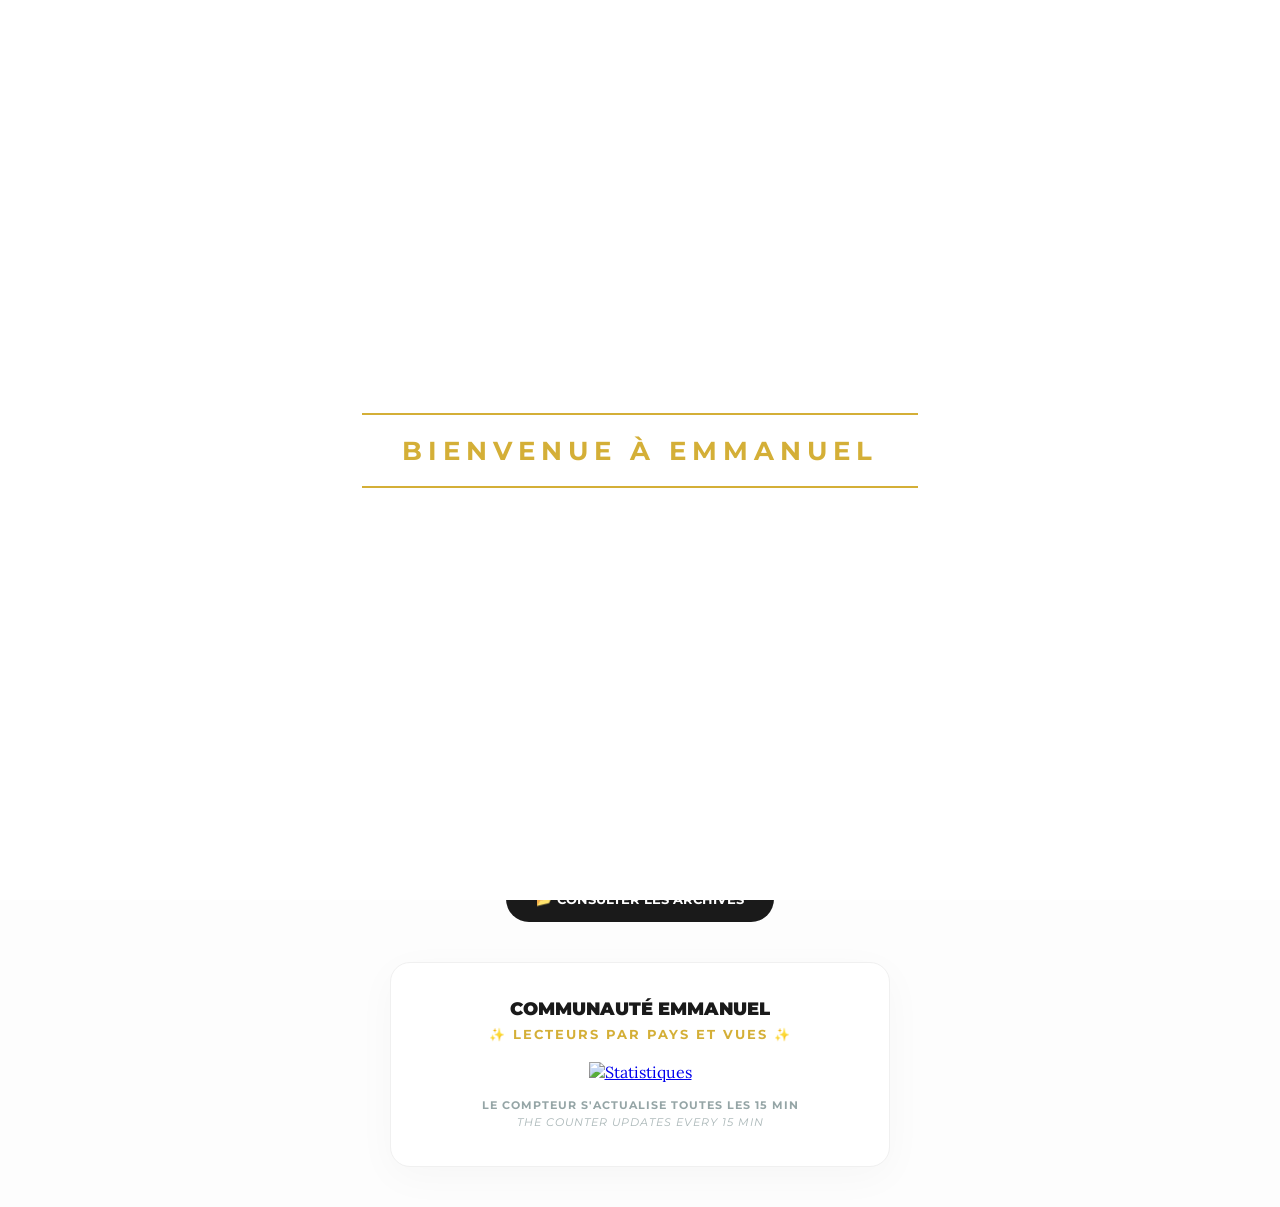
==== commit 7ac46073: "mise  jour message" ====
--- a/index.html
+++ b/index.html
@@ -54,6 +54,11 @@
         <span class="btn-label" id="label-top">Retour en haut</span>
         <button class="scroll-btn">↑</button>
     </a>
+
+    <div class="floating-container tous-link" id="tousLink" onclick="toggleAffichageTous()" aria-label="Tout afficher">
+        <span class="btn-label" id="label-tous">Tout afficher</span>
+        <button class="scroll-btn" id="btn-tous">☰</button>
+    </div>
 
     <!-- Bouton Contact discret -->
     <button class="contact-btn" id="contact-btn" onclick="toggleContact()" aria-label="Nous contacter">✉</button>
@@ -142,10 +147,15 @@
             <div class="share-item" onclick="actionPartage('fb')"><div class="share-icon bg-fb">🔵</div>Facebook</div>
             <div class="share-item" onclick="actionPartage('mail')"><div class="share-icon bg-mail">✉</div>Email</div>
             <div class="share-item" onclick="actionPartage('copy')"><div class="share-icon bg-copy">🔗</div>Lien</div>
+            <div class="share-item" onclick="actionPartage('pdf')"><div class="share-icon bg-pdf">📄</div><span id="share-pdf-label">PDF</span></div>
+            <div class="share-item" onclick="actionPartage('image')"><div class="share-icon bg-img">🖼</div><span id="share-img-label">Image</span></div>
         </div>
         <div id="share-cancel-btn" class="close-modal" onclick="fermerPartage()">Annuler</div>
     </div>
 
+    <!-- Bibliothèques pour PDF et Image -->
+    <script src="https://cdnjs.cloudflare.com/ajax/libs/jspdf/2.5.1/jspdf.umd.min.js"></script>
+    <script src="https://cdnjs.cloudflare.com/ajax/libs/html2canvas/1.4.1/html2canvas.min.js"></script>
     <script src="script.js"></script>
 </body>
 </html>
--- a/styles.css
+++ b/styles.css
@@ -63,6 +63,8 @@
 
 .floating-container { position: fixed; right: 20px; z-index: 1500; display: none; align-items: center; text-decoration: none; }
 .scroll-link { bottom: 105px; }
+.tous-link { bottom: 40px; cursor: pointer; }
+.tous-link.actif .scroll-btn { background: #d4af37; color: #1a1a1a; }
 .btn-label { font-family: 'Montserrat', sans-serif; background: #1a1a1a; color: white; padding: 8px 15px; border-radius: 20px; font-size: 10px; margin-right: 10px; opacity: 0; transform: translateX(10px); transition: 0.3s; }
 .floating-container:hover .btn-label { opacity: 1; transform: translateX(0); }
 .scroll-btn { background: #1a1a1a; color: white; border: none; width: 55px; height: 55px; border-radius: 50%; cursor: pointer; font-size: 24px; box-shadow: 0 4px 15px rgba(0,0,0,0.1); }
@@ -113,6 +115,8 @@
 .bg-fb { background: #1877F2; }
 .bg-mail { background: #E74C3C; }
 .bg-copy { background: #34495E; }
+.bg-pdf { background: #C0392B; }
+.bg-img { background: #8E44AD; }
 .close-modal { margin-top: 25px; color: #95a5a6; font-family: 'Montserrat', sans-serif; font-size: 12px; text-transform: uppercase; cursor: pointer; font-weight: 900; }
 
 #toast { position: fixed; bottom: 100px; left: 50%; transform: translateX(-50%) translateY(20px); background: #1a1a1a; color: #d4af37; font-family: 'Montserrat', sans-serif; font-size: 13px; font-weight: 700; padding: 12px 24px; border-radius: 30px; opacity: 0; transition: opacity 0.3s, transform 0.3s; z-index: 4000; pointer-events: none; }
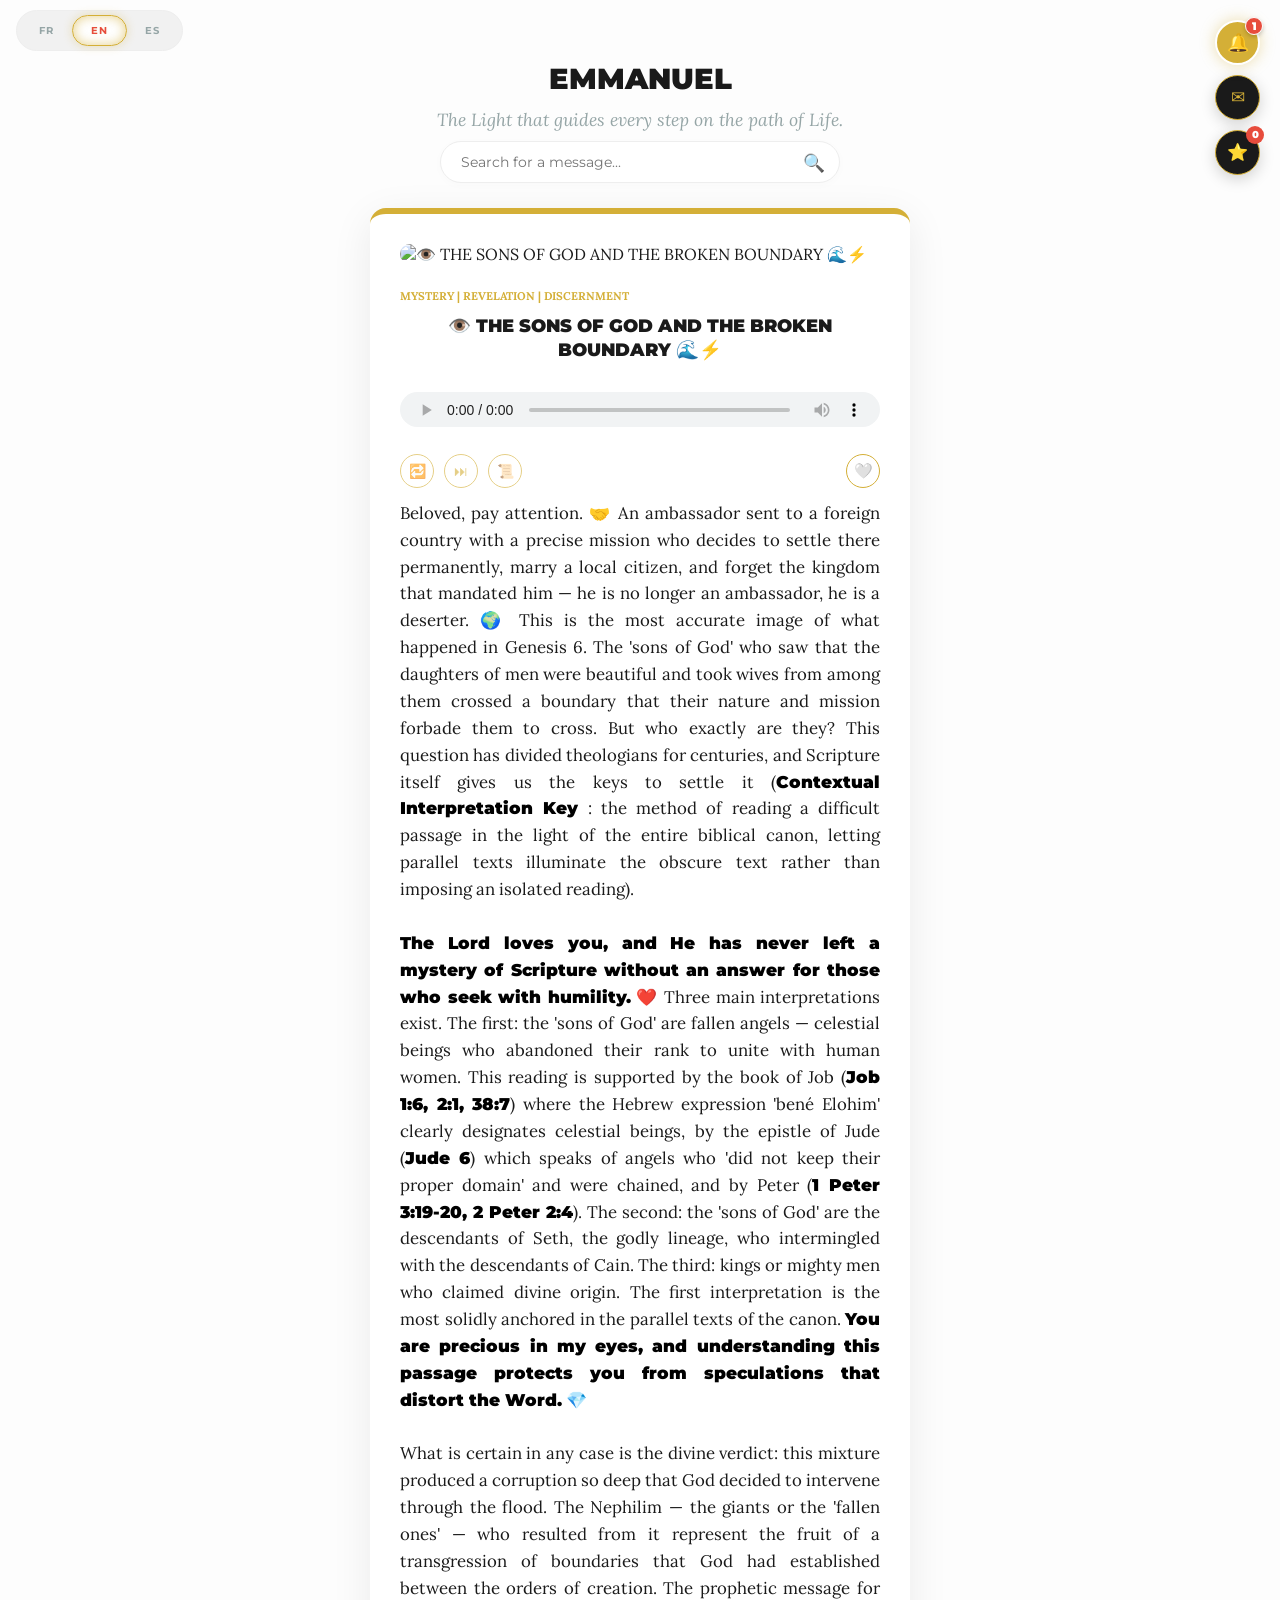
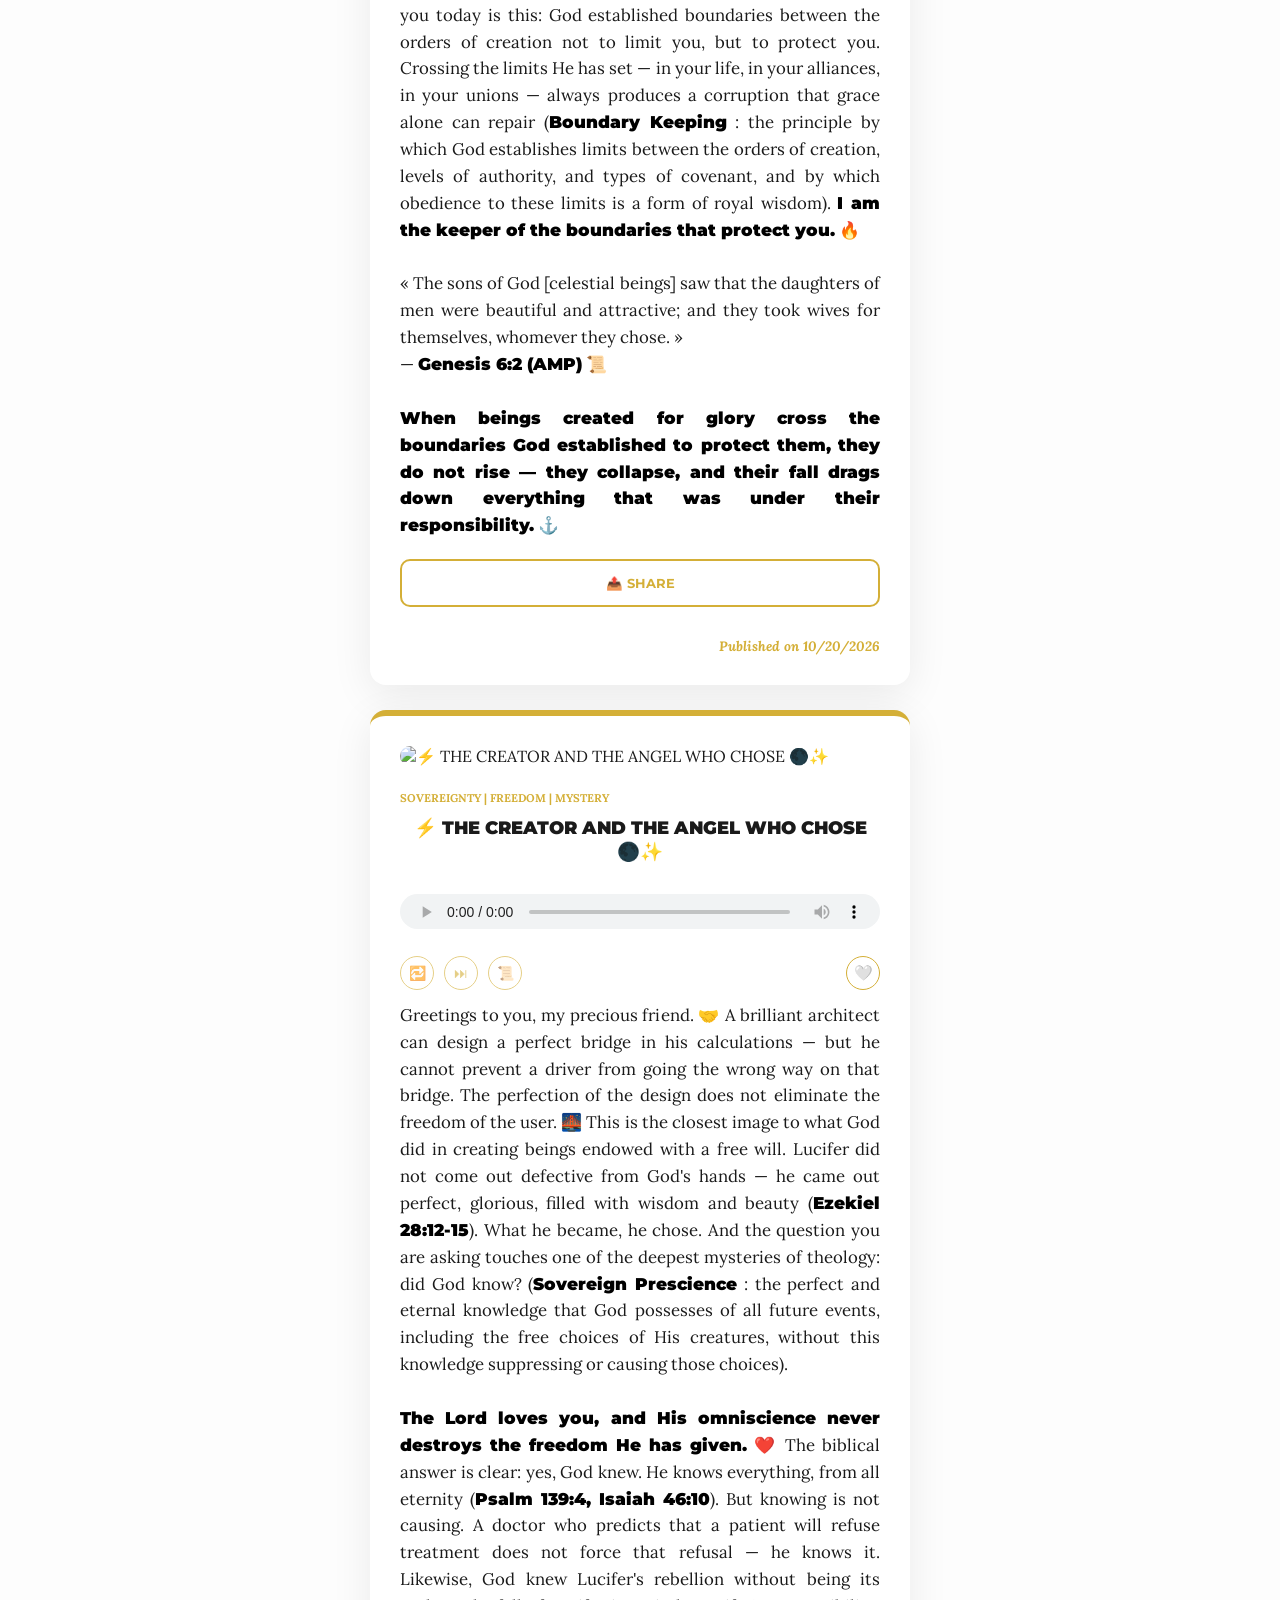
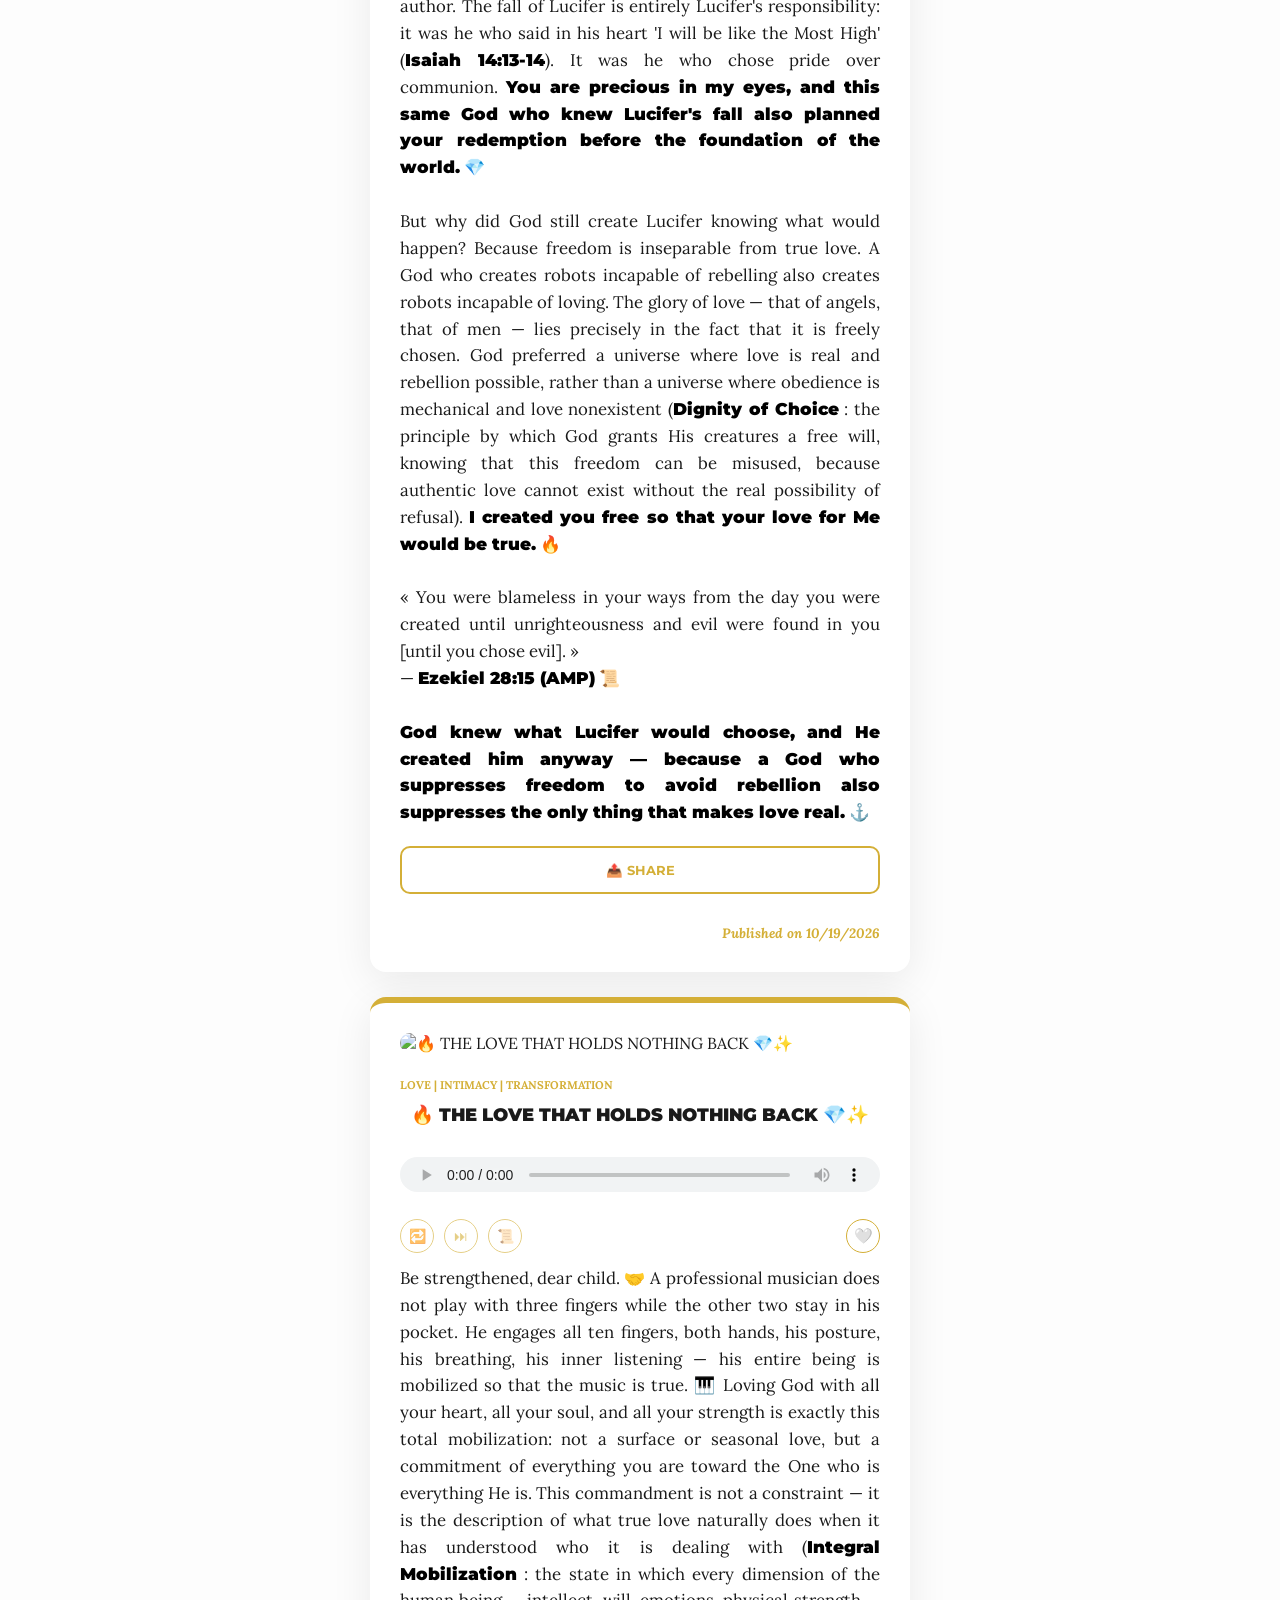
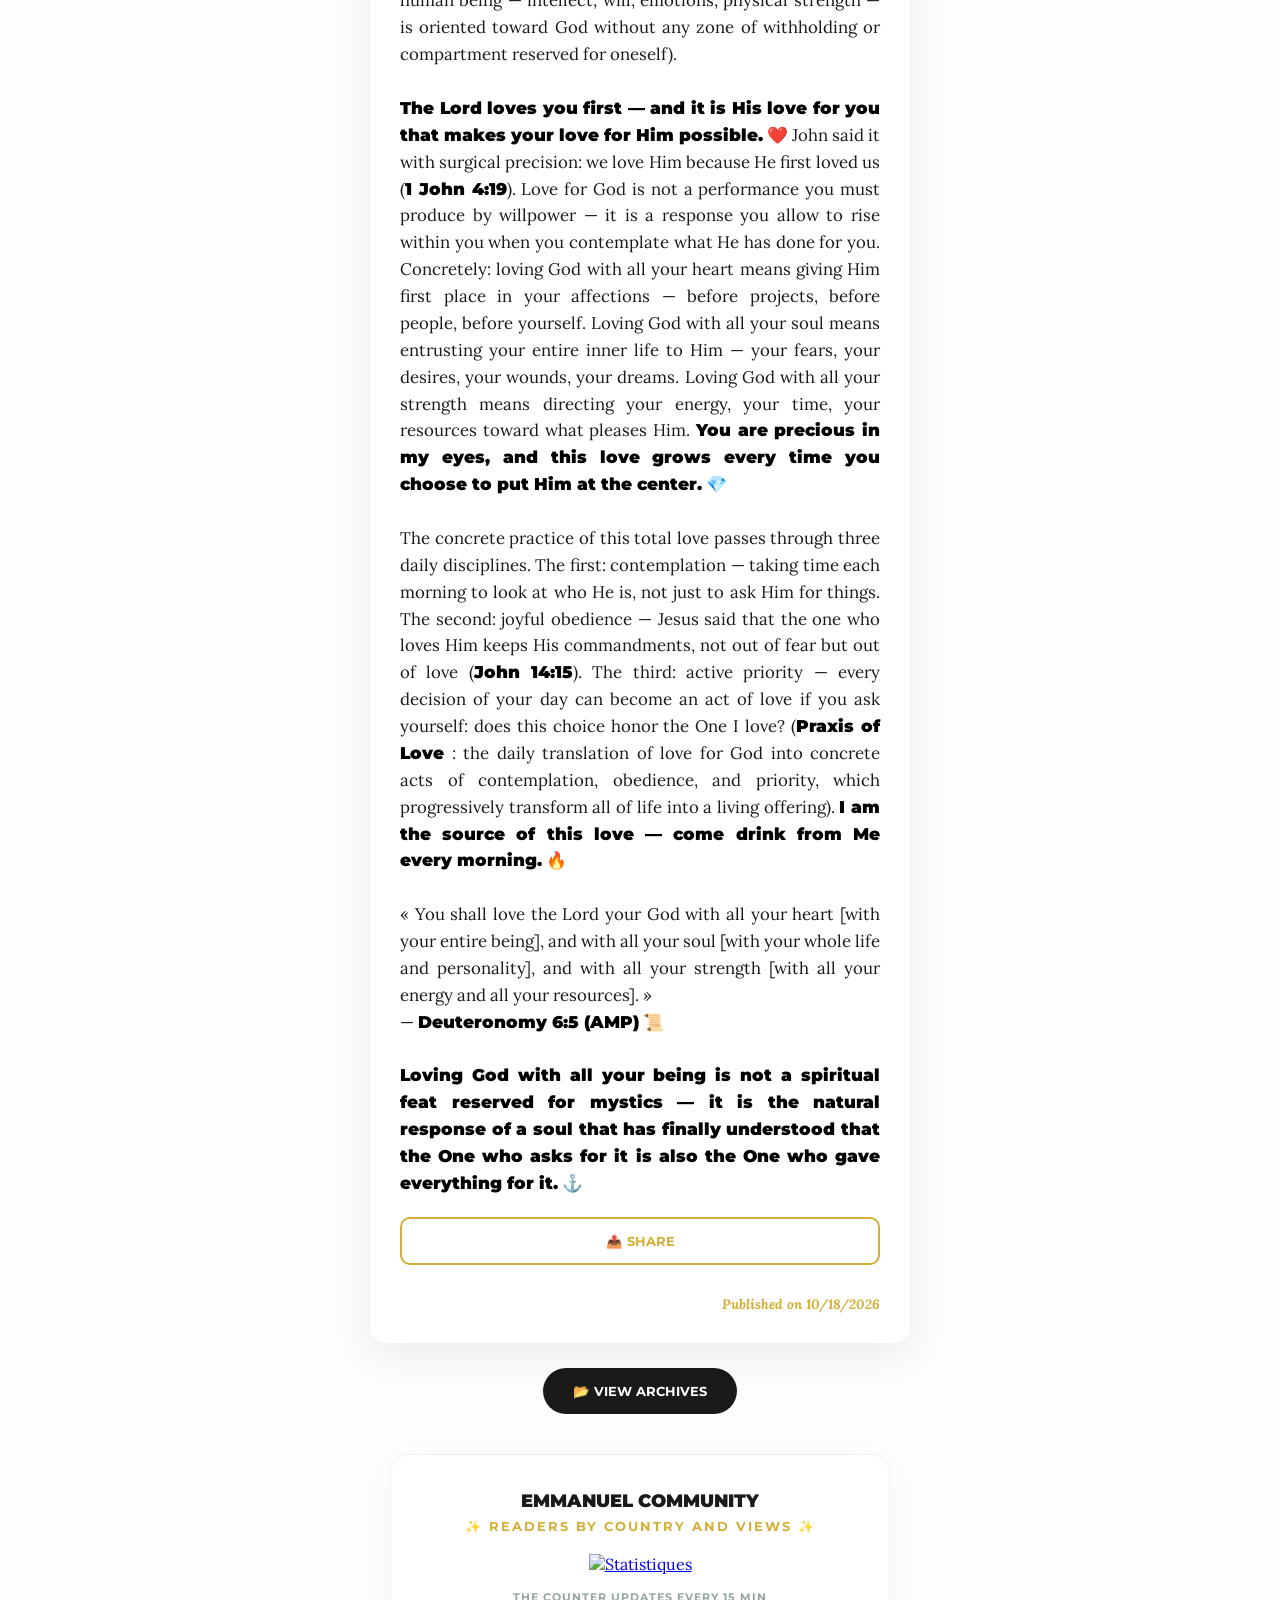
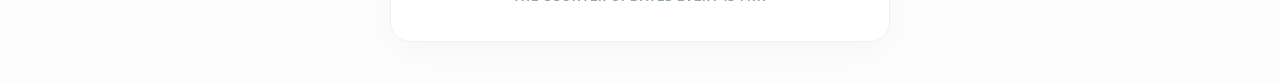
==== commit 25dbfc67: "mise a jour majeur" ====
--- a/index.html
+++ b/index.html
@@ -39,12 +39,12 @@
 
     <div id="loading-screen"><div class="welcome-text" id="welcome-txt">Bienvenue à EMMANUEL</div></div>
 
-    <div id="notif-bubble" onclick="ouvrirNotif()" aria-label="Notifications">
+    <div id="notif-bubble" onclick="ouvrirNotif(); event.stopPropagation();" aria-label="Notifications">
         <span style="color:white; font-size:18px;">🔔</span>
     </div>
     <span class="notif-bubble-label" id="label-notif">Notifications</span>
 
-    <div id="notif-panel">
+    <div id="notif-panel" onclick="event.stopPropagation();">
         <div id="notif-title" style="font-family:'Montserrat'; font-weight:900; font-size:10px; color:#d4af37; margin-bottom:12px; text-transform:uppercase; letter-spacing:1px;">📢 COMMUNICATIONS</div>
         <div id="notif-list"></div>
         <span id="notif-hide-btn" class="close-notif" onclick="toutMasquer()">Masquer</span>
--- a/styles.css
+++ b/styles.css
@@ -11,11 +11,11 @@
 @keyframes slideInNotif { from { opacity: 0; transform: translateY(-10px); } to { opacity: 1; transform: translateY(0); } }
 @keyframes slideUp { from { transform: translateY(100%); } to { transform: translateY(0); } }
 
-.lang-selector { margin: 15px 0; display: inline-flex; background: #f1f1f1; padding: 4px; border-radius: 30px; border: 1px solid #eee; }
+.lang-selector { margin: 10px 0 10px 16px; display: inline-flex; background: #f1f1f1; padding: 4px; border-radius: 30px; border: 1px solid #eee; float: left; clear: both; }
 .lang-btn { font-family: 'Montserrat', sans-serif; font-weight: 700; padding: 8px 18px; border-radius: 25px; border: none; cursor: pointer; transition: all 0.4s ease; background: transparent; color: #95a5a6; font-size: 10px; letter-spacing: 1px; }
 .lang-btn.active { background: #fff; color: #e74c3c; border: 1px solid #d4af37; box-shadow: inset 0 0 12px rgba(212, 175, 55, 0.6), 0 0 10px rgba(212, 175, 55, 0.3); text-shadow: 0 0 2px rgba(212, 175, 55, 0.2); }
 
-h1 { font-family: 'Montserrat', sans-serif; color: #1a1a1a; text-transform: uppercase; font-weight: 900; font-size: 1.8em; margin: 15px 0 5px; }
+h1 { font-family: 'Montserrat', sans-serif; color: #1a1a1a; text-transform: uppercase; font-weight: 900; font-size: 1.8em; margin: 4px 0 12px; clear: both; }
 .intro-text { width: 85%; margin: 0 auto 10px; font-size: 1.1em; color: #95a5a6; font-style: italic; }
 
 .search-container { position: relative; width: 85%; max-width: 400px; margin: 0 auto 25px; }
@@ -84,6 +84,17 @@
 .notif-bubble-label { position: fixed; top: 23px; right: 72px; background: #1a1a1a; color: white; padding: 6px 12px; border-radius: 16px; font-family: 'Montserrat', sans-serif; font-size: 10px; font-weight: 700; text-transform: uppercase; letter-spacing: 1px; white-space: nowrap; opacity: 0; pointer-events: none; transition: opacity 0.2s, transform 0.2s; transform: translateX(6px); z-index: 1499; }
 #notif-bubble:hover ~ .notif-bubble-label { opacity: 1; transform: translateX(0); }
 
+/* Remontée des icônes quand la bulle de notification est masquée */
+.contact-btn { transition: top 0.3s ease, background 0.2s, transform 0.2s; }
+.contact-btn-label { transition: top 0.3s ease, opacity 0.2s, transform 0.2s; }
+.favorites-float-btn { transition: top 0.3s ease, background 0.2s, transform 0.2s; }
+.favorites-float-label { transition: top 0.3s ease, opacity 0.2s, transform 0.2s; }
+
+.notif-masquee .contact-btn { top: 20px; }
+.notif-masquee .contact-btn-label { top: 23px; }
+.notif-masquee .favorites-float-btn { top: 75px; }
+.notif-masquee .favorites-float-label { top: 78px; }
+
 /* --- Overlay contact --- */
 #contact-overlay { display: none; position: fixed; inset: 0; background: rgba(0,0,0,0.35); z-index: 2000; }
 #contact-overlay.open { display: block; }
@@ -146,3 +157,28 @@
 
 .skeleton { border-radius: 16px; width: 92%; max-width: 540px; margin: 25px auto; height: 300px; animation: shimmer 1.5s infinite; background: linear-gradient(90deg, #f0f0f0 25%, #e0e0e0 50%, #f0f0f0 75%); background-size: 200% 100%; }
 @keyframes shimmer { 0% { background-position: 200% 0; } 100% { background-position: -200% 0; } }
+
+/* === CORRECTIONS MOBILE === */
+
+/* Point 1 — intro-text: centré avec marges symétriques pour éviter les icônes */
+@media (max-width: 600px) {
+    .intro-text { padding-left: 60px; padding-right: 60px; box-sizing: border-box; text-align: center; }
+}
+
+/* Point 2 — supprimer la sélection bleue sur tous les boutons flottants (tous appareils) */
+.floating-container,
+.floating-container *,
+.notif-bubble,
+.contact-btn,
+.favorites-float-btn,
+.scroll-btn,
+.copy-btn,
+.share-item,
+.btn-boucle,
+.btn-continue,
+.btn-scroll {
+    -webkit-tap-highlight-color: transparent;
+    -webkit-touch-callout: none;
+    user-select: none;
+    -webkit-user-select: none;
+}
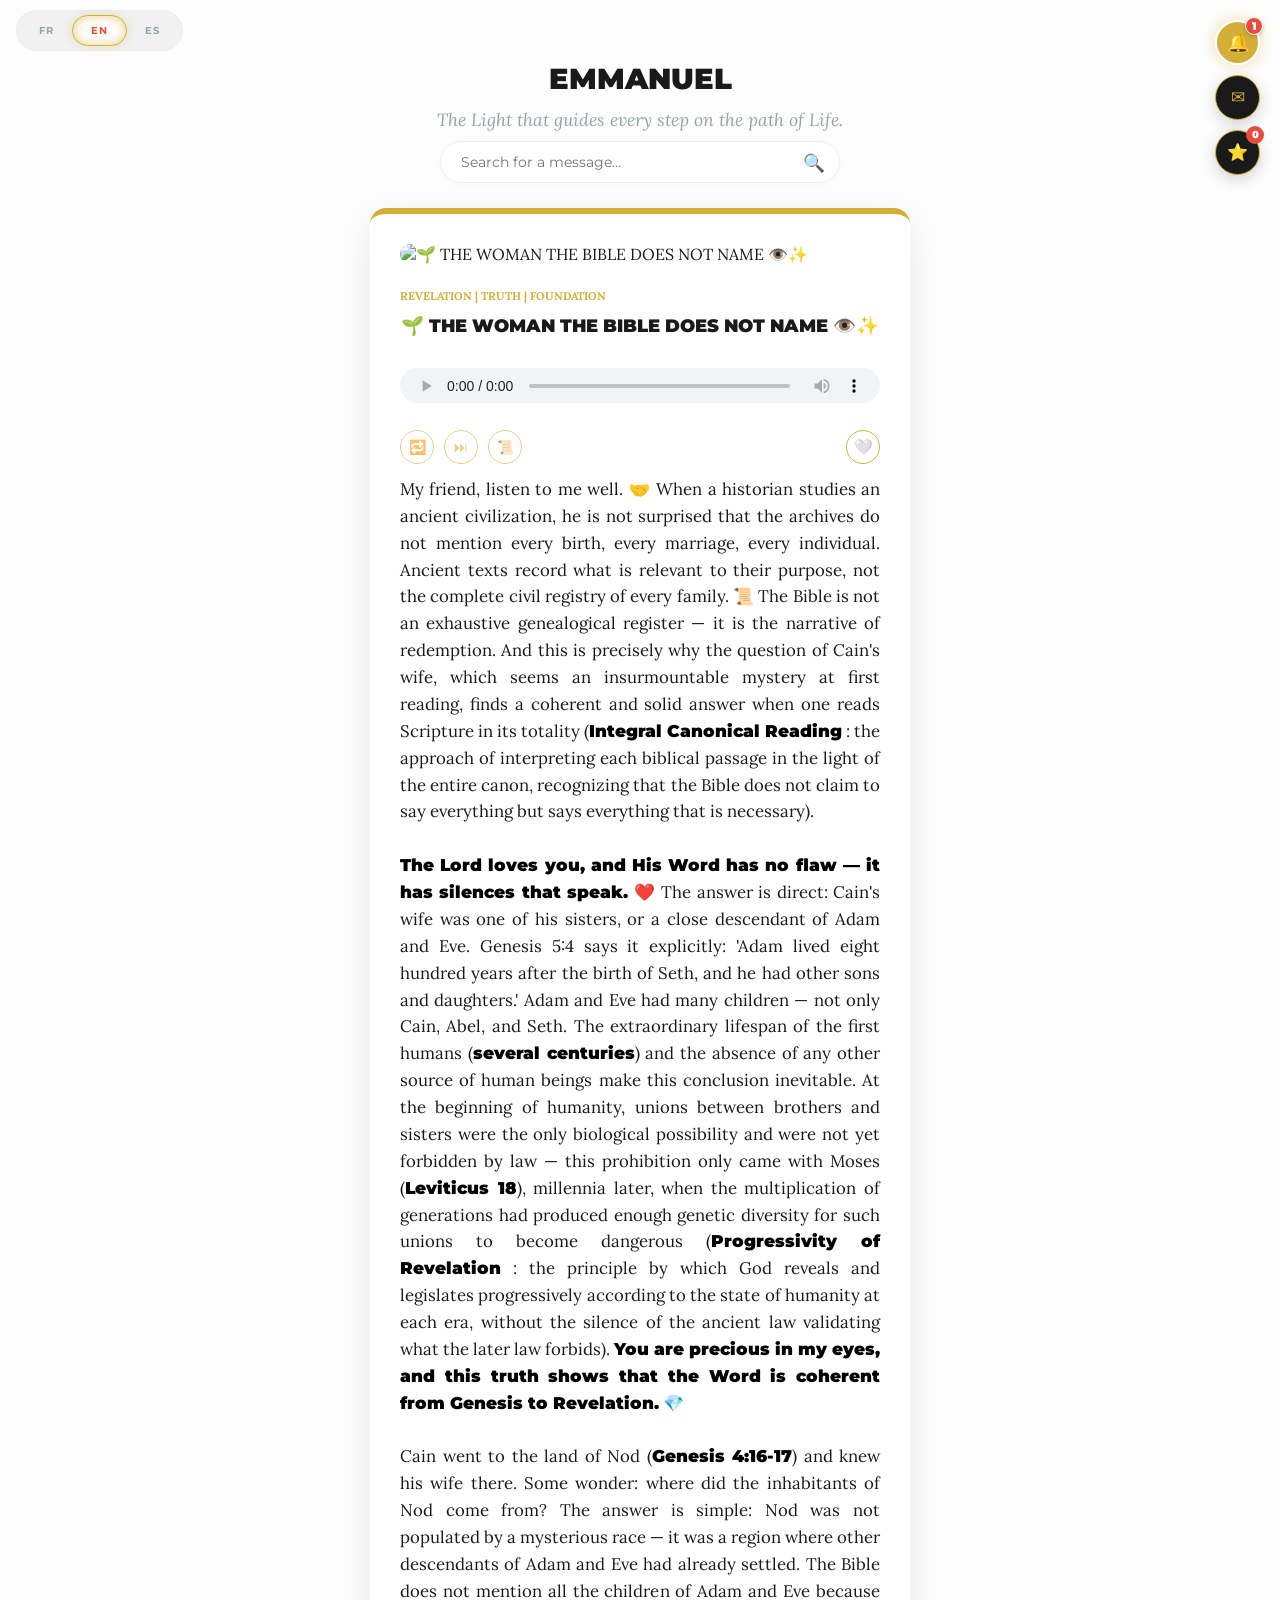
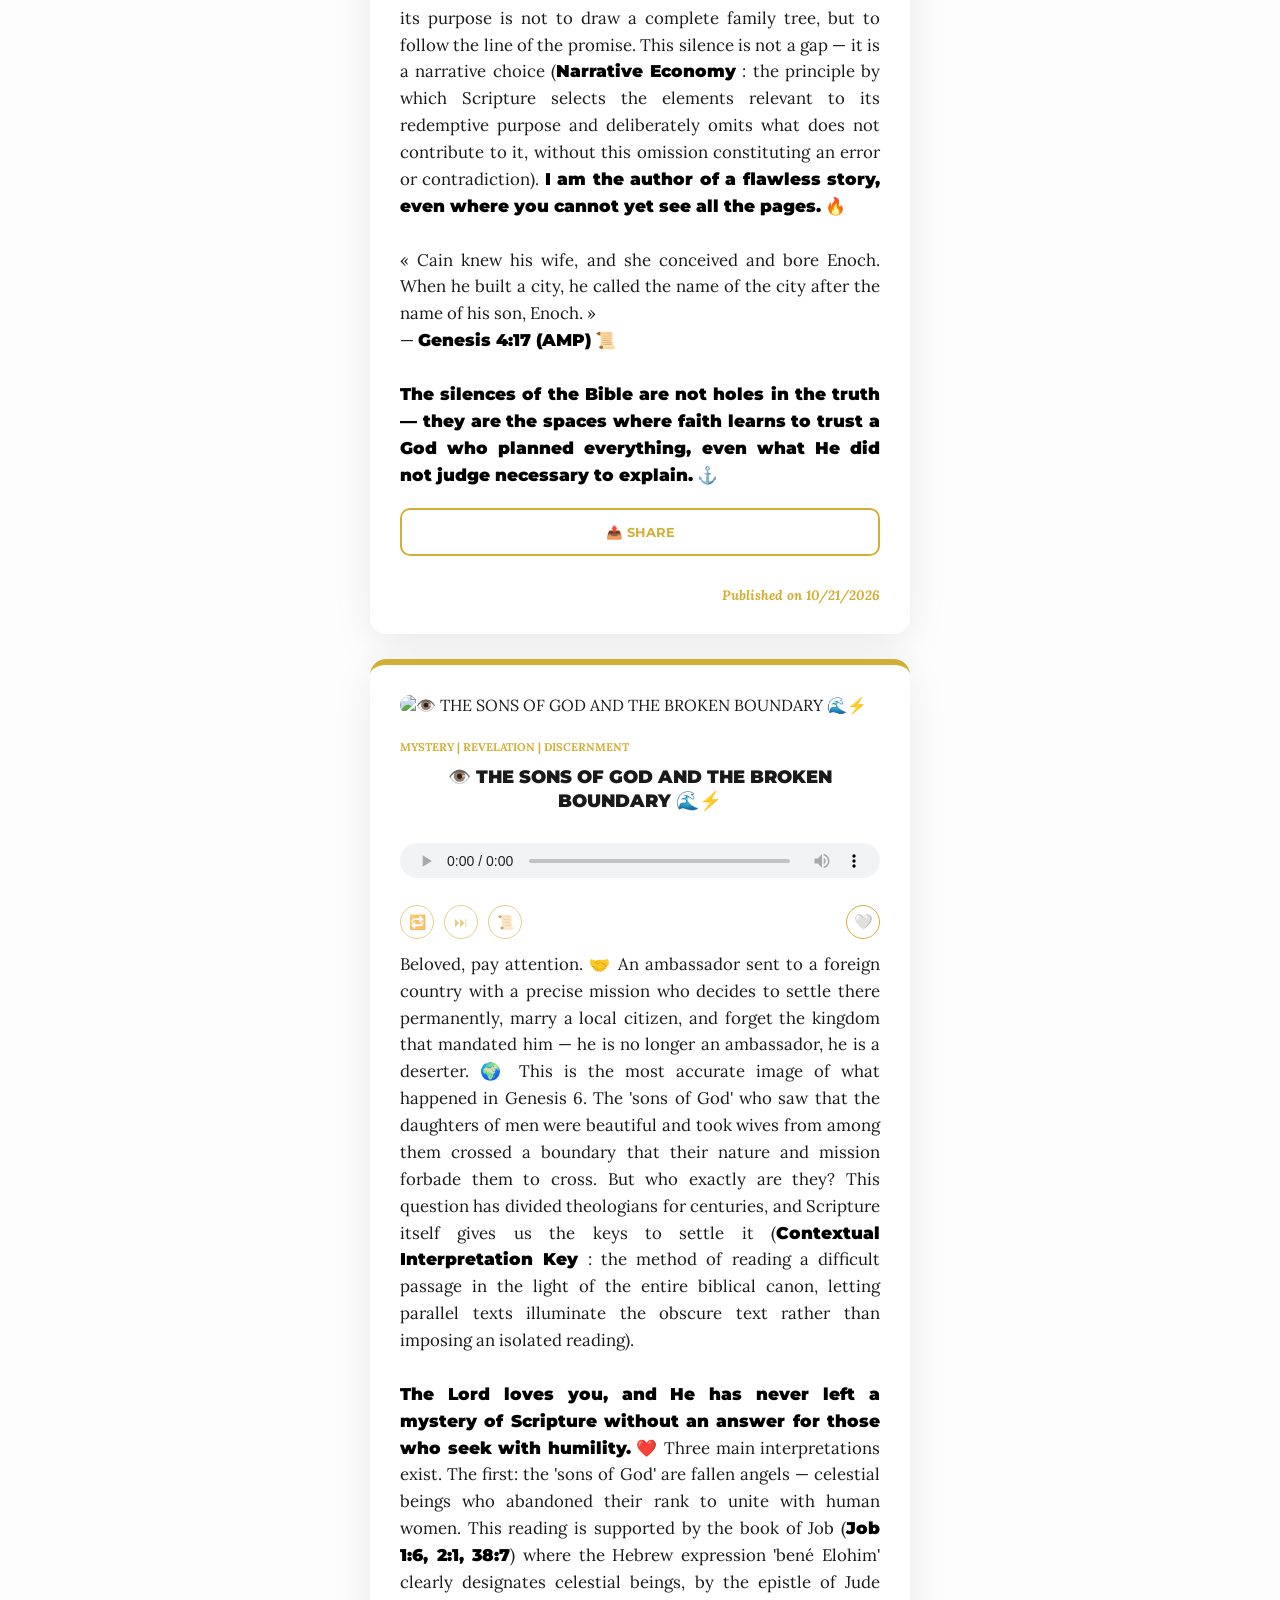
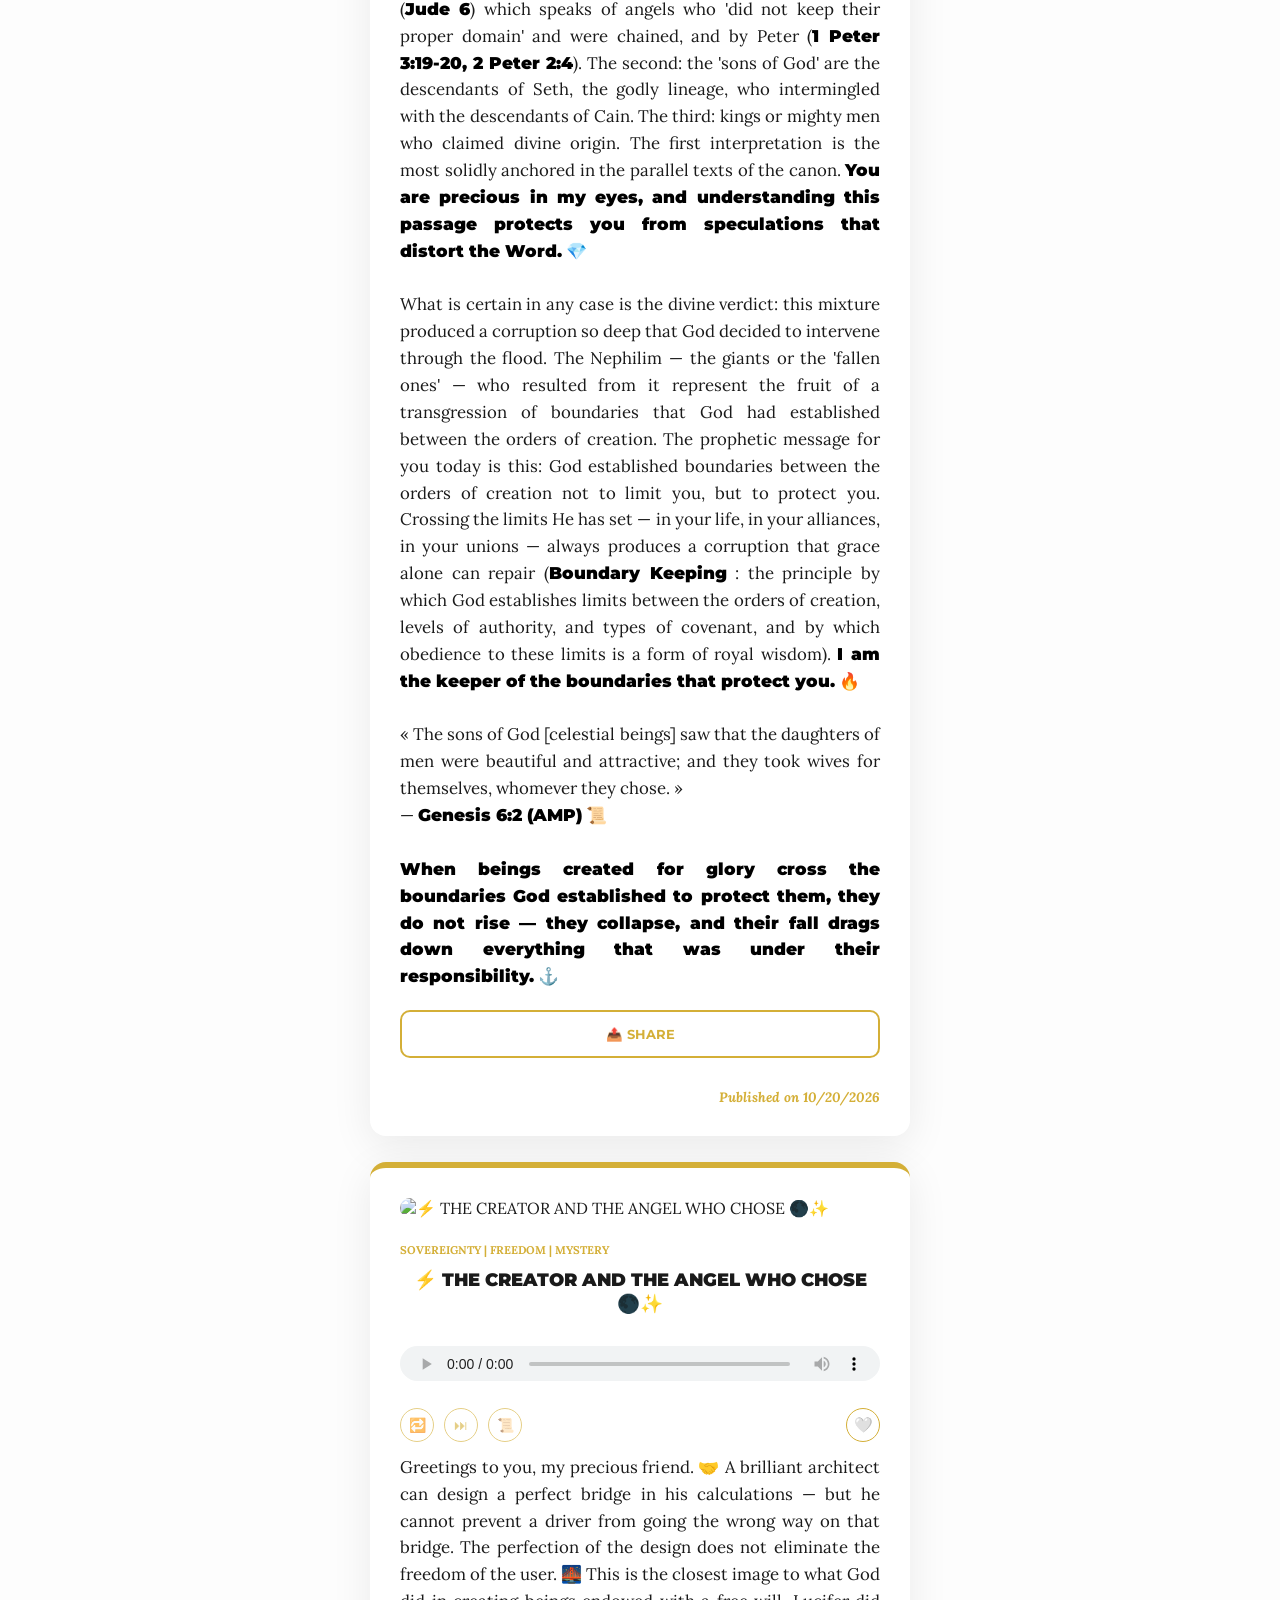
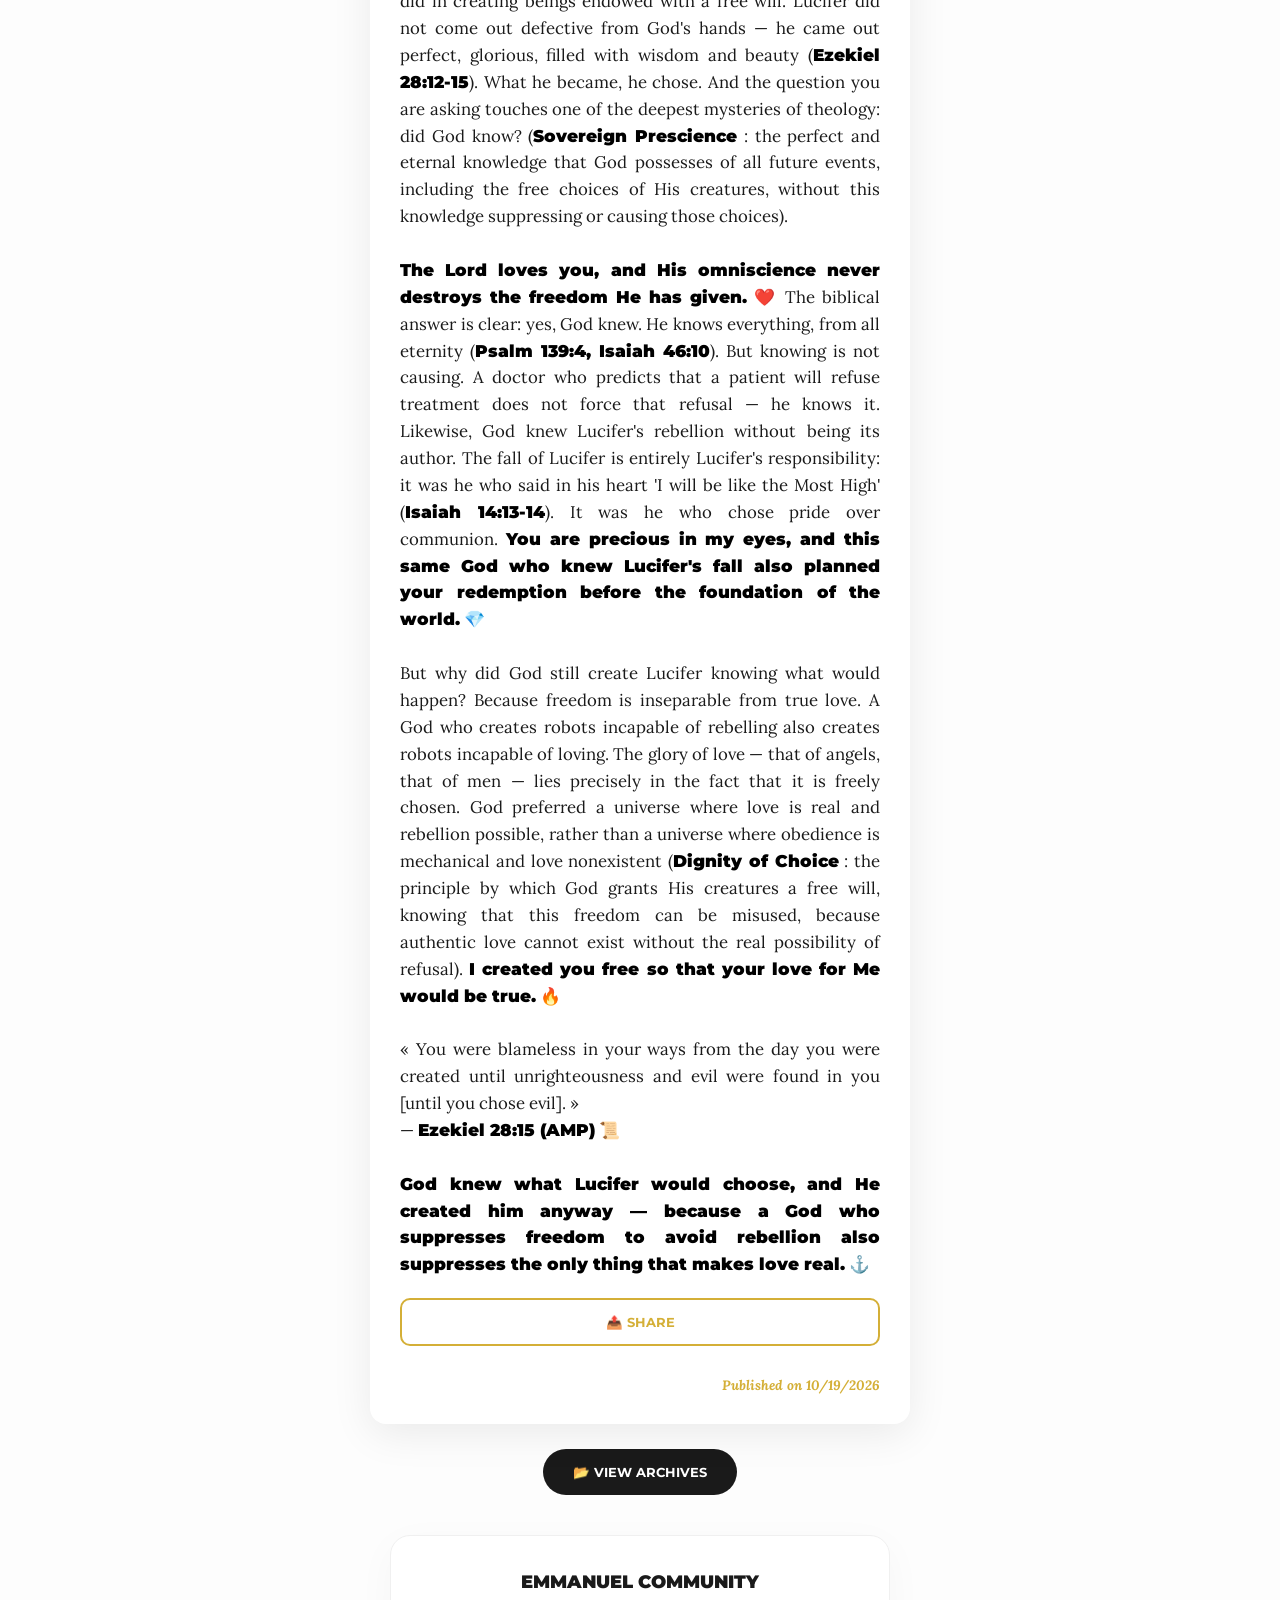
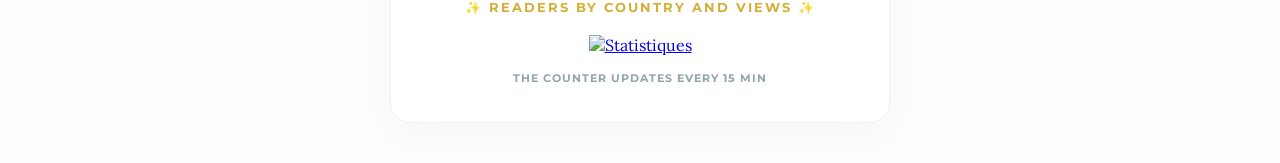
==== commit 1583daec: "mise a jour majeur3" ====
--- a/index.html
+++ b/index.html
@@ -59,6 +59,11 @@
         <span class="btn-label" id="label-tous">Tout afficher</span>
         <button class="scroll-btn" id="btn-tous">☰</button>
     </div>
+
+    <a href="javascript:void(0)" onclick="window.scrollTo({top:document.body.scrollHeight,behavior:'smooth'})" class="floating-container scroll-link scroll-down-link" id="scrollBottomLink" aria-label="Aller en bas">
+        <span class="btn-label" id="label-bottom">Aller en bas</span>
+        <button class="scroll-btn">↓</button>
+    </a>
 
     <!-- Bouton Contact discret -->
     <button class="contact-btn" id="contact-btn" onclick="toggleContact()" aria-label="Nous contacter">✉</button>
--- a/styles.css
+++ b/styles.css
@@ -62,9 +62,10 @@
 .archive-main-btn { font-family: 'Montserrat', sans-serif; background: #1a1a1a; color: white; padding: 15px 30px; border-radius: 50px; border: none; cursor: pointer; font-weight: 700; display: block; margin: 20px auto; text-transform: uppercase; max-width: 280px; }
 
 .floating-container { position: fixed; right: 20px; z-index: 1500; display: none; align-items: center; text-decoration: none; }
-.scroll-link { bottom: 105px; }
-.tous-link { bottom: 40px; cursor: pointer; }
+.scroll-link { bottom: 170px; }
+.tous-link { bottom: 105px; cursor: pointer; }
 .tous-link.actif .scroll-btn { background: #d4af37; color: #1a1a1a; }
+.scroll-down-link { bottom: 40px; }
 .btn-label { font-family: 'Montserrat', sans-serif; background: #1a1a1a; color: white; padding: 8px 15px; border-radius: 20px; font-size: 10px; margin-right: 10px; opacity: 0; transform: translateX(10px); transition: 0.3s; }
 .floating-container:hover .btn-label { opacity: 1; transform: translateX(0); }
 .scroll-btn { background: #1a1a1a; color: white; border: none; width: 55px; height: 55px; border-radius: 50%; cursor: pointer; font-size: 24px; box-shadow: 0 4px 15px rgba(0,0,0,0.1); }
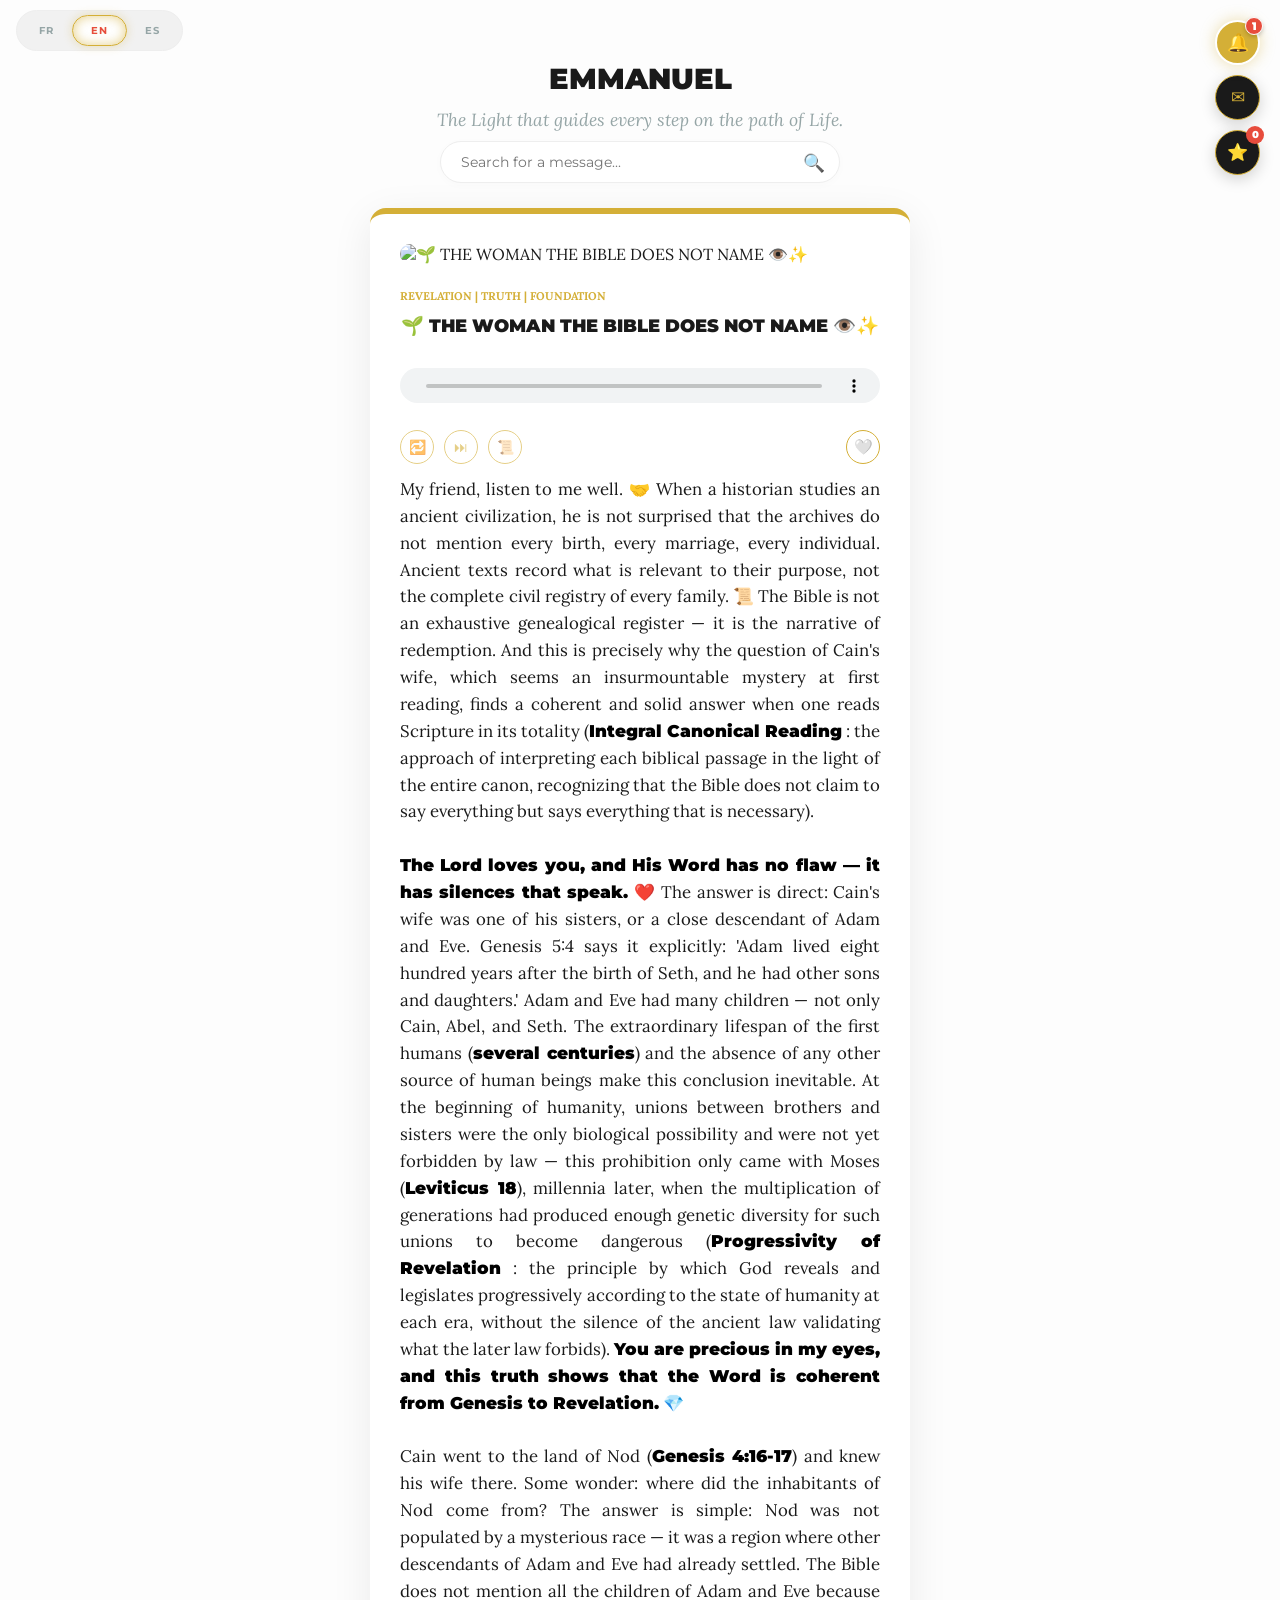
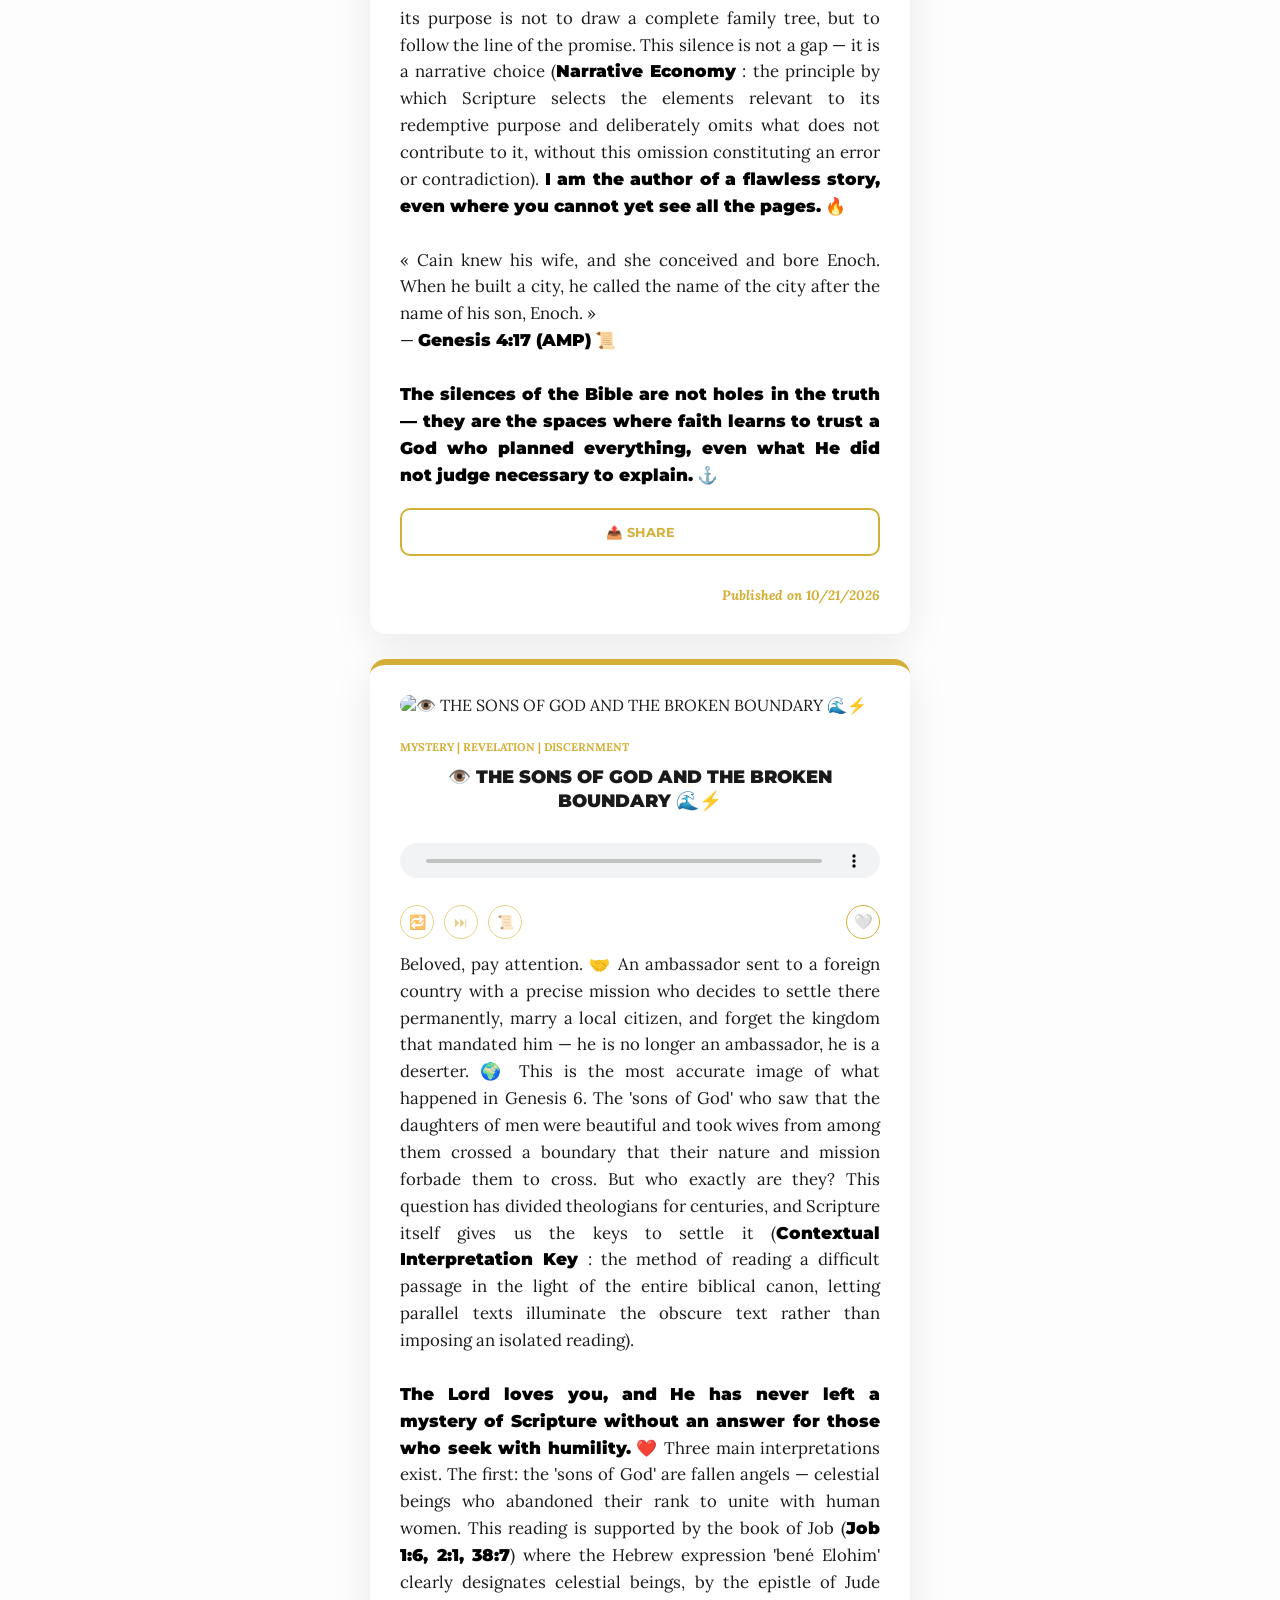
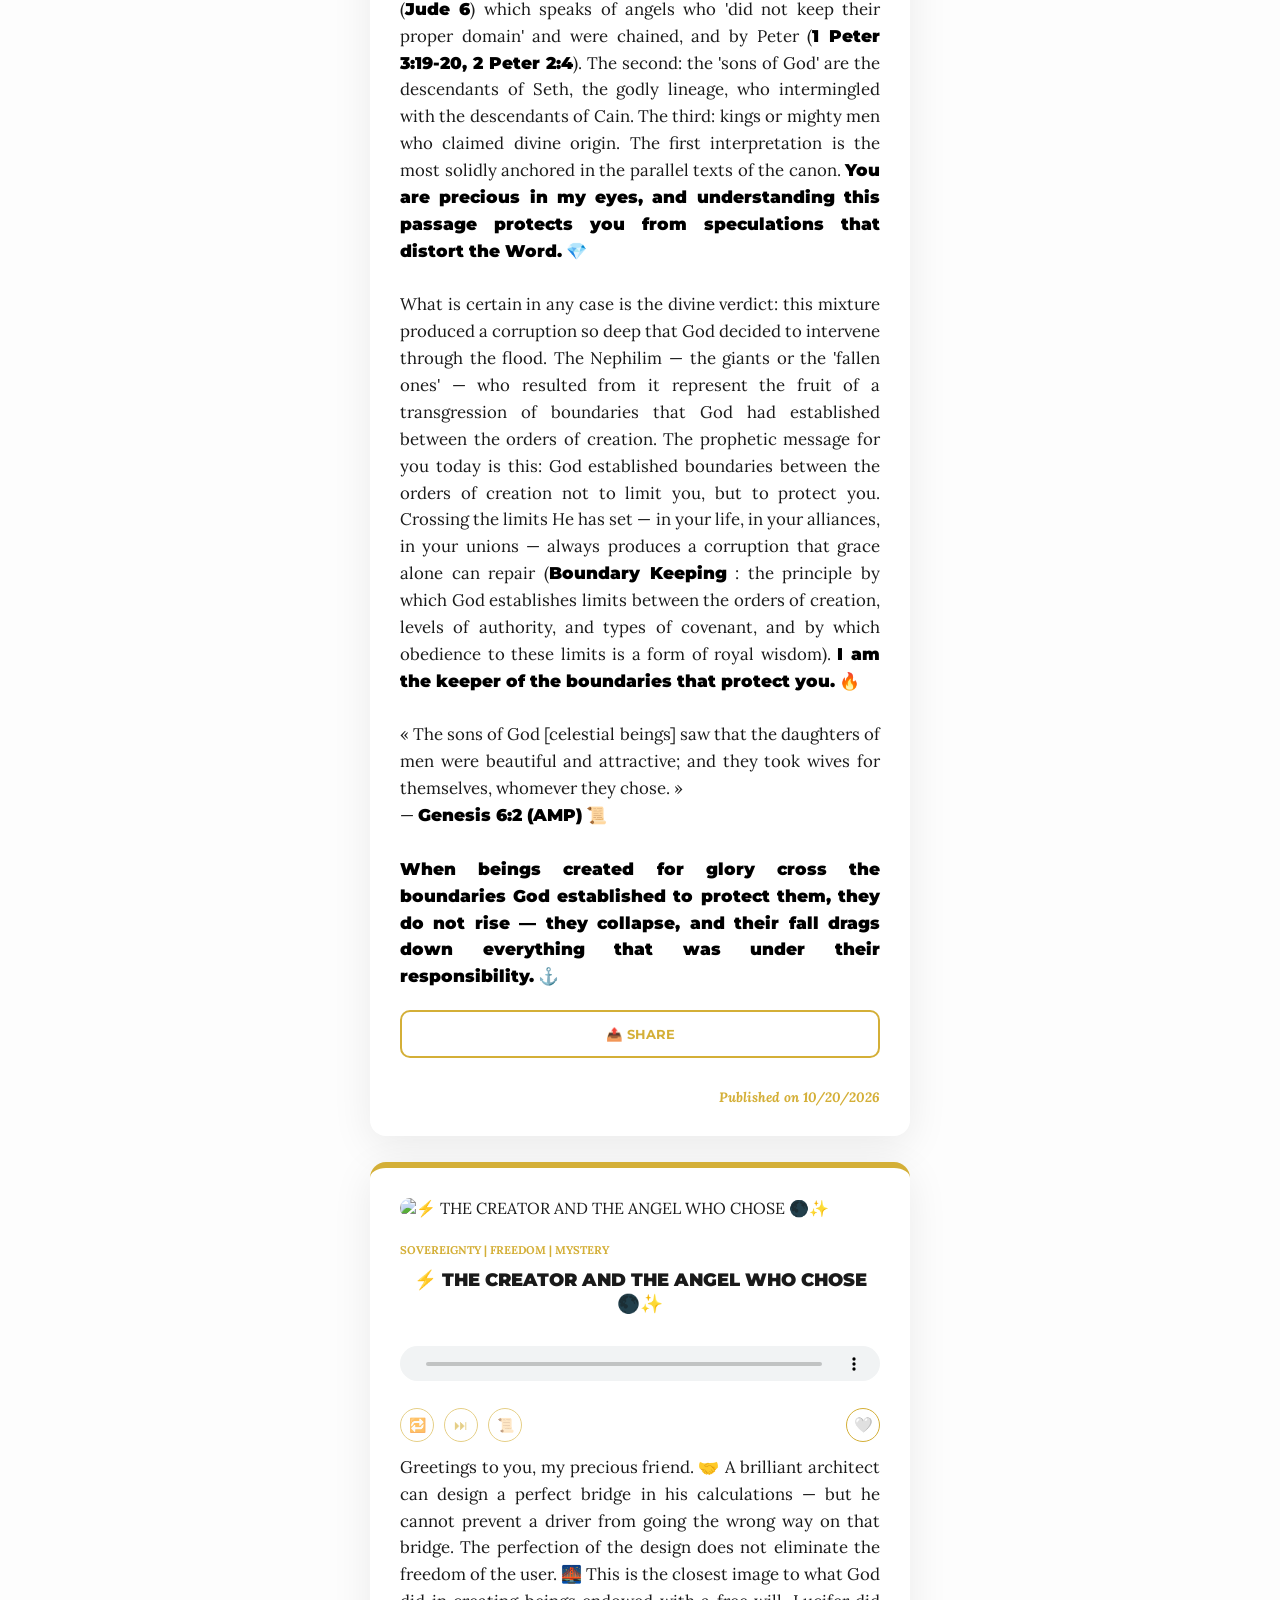
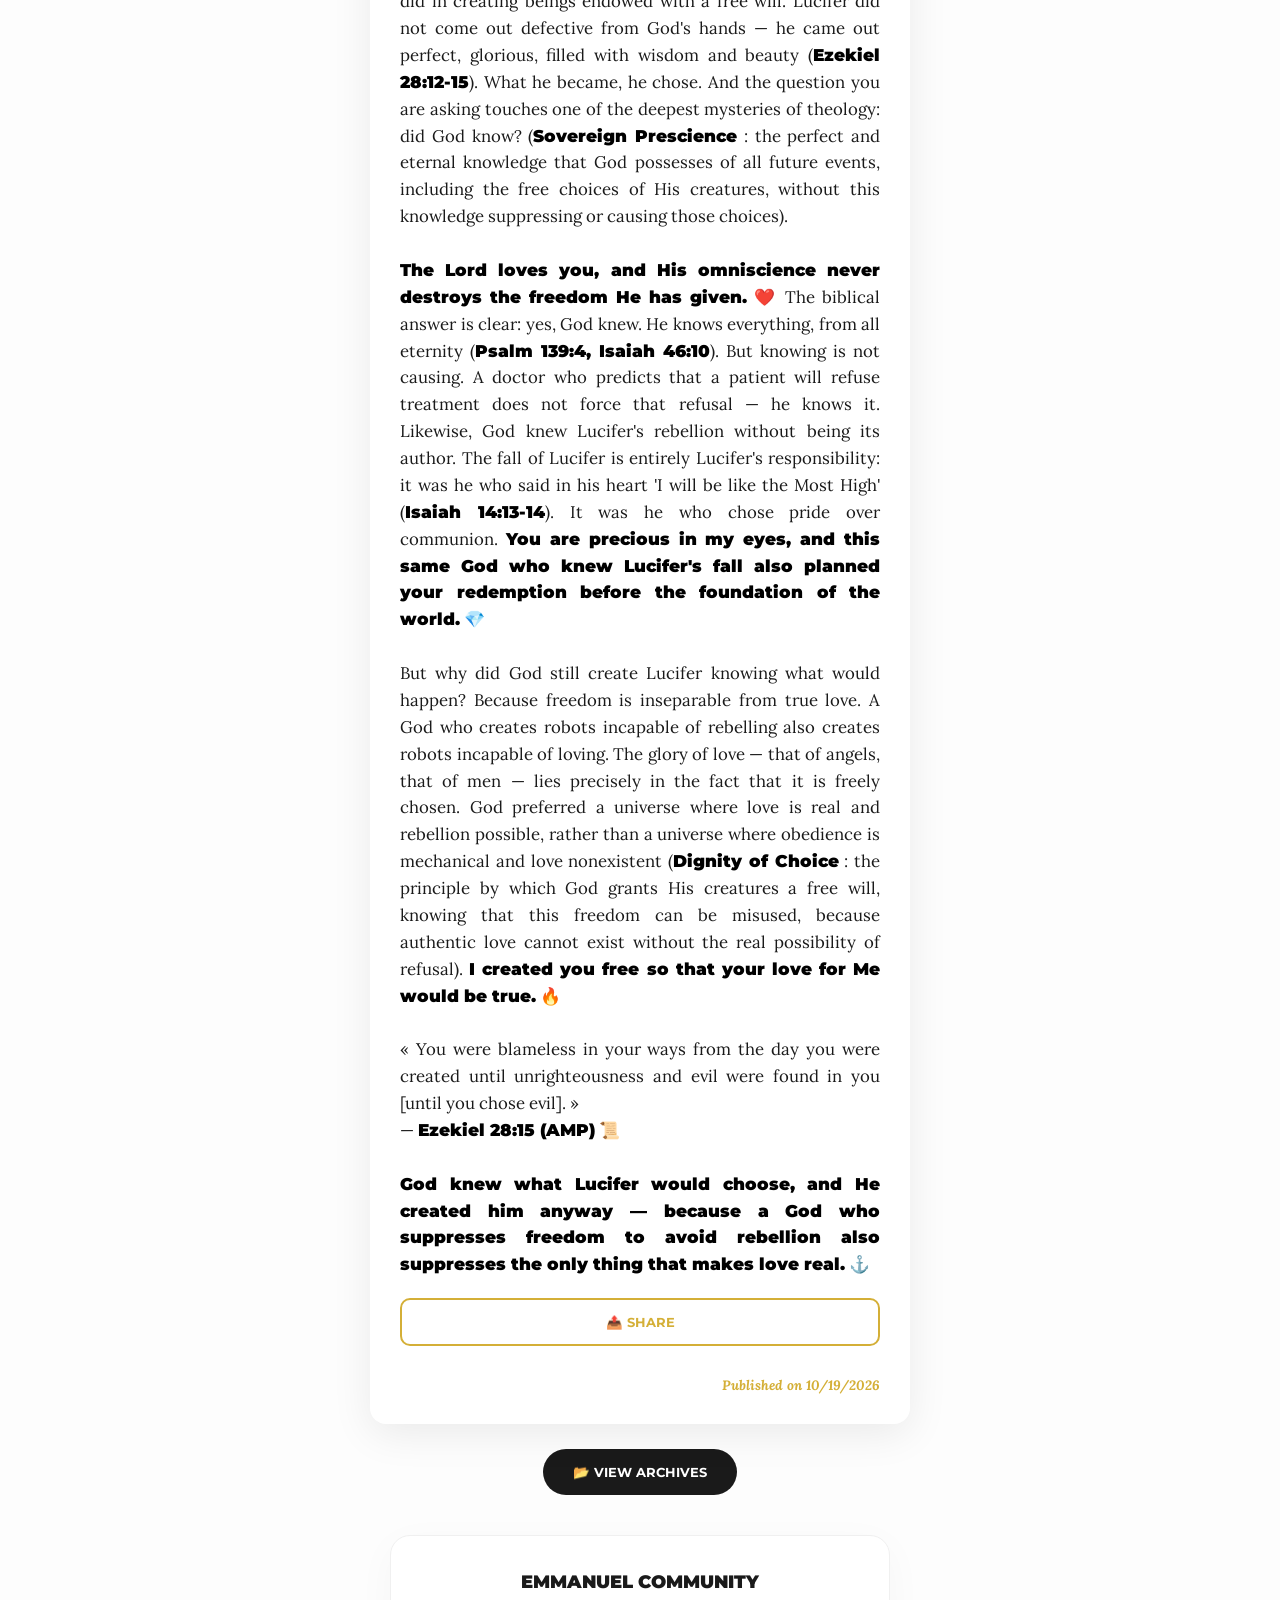
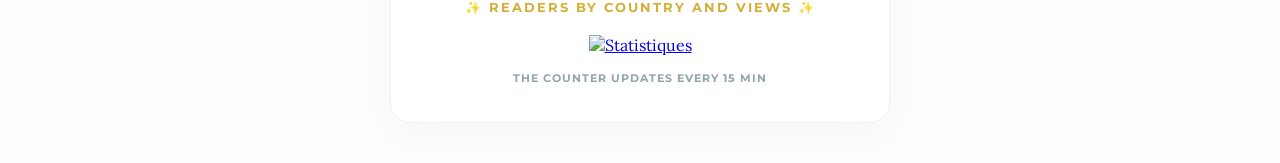
==== commit f34dc3a8: "mise a jour majeur4" ====
--- a/index.html
+++ b/index.html
@@ -50,7 +50,7 @@
         <span id="notif-hide-btn" class="close-notif" onclick="toutMasquer()">Masquer</span>
     </div>
 
-    <a href="javascript:void(0)" onclick="window.scrollTo({top:0,behavior:'smooth'})" class="floating-container scroll-link" id="scrollTopLink" aria-label="Retour en haut">
+    <a href="javascript:void(0)" onclick="window.scrollTo({top:0,behavior:'smooth'}); flashLabel('label-top')" class="floating-container scroll-link" id="scrollTopLink" aria-label="Retour en haut">
         <span class="btn-label" id="label-top">Retour en haut</span>
         <button class="scroll-btn">↑</button>
     </a>
@@ -60,7 +60,7 @@
         <button class="scroll-btn" id="btn-tous">☰</button>
     </div>
 
-    <a href="javascript:void(0)" onclick="window.scrollTo({top:document.body.scrollHeight,behavior:'smooth'})" class="floating-container scroll-link scroll-down-link" id="scrollBottomLink" aria-label="Aller en bas">
+    <a href="javascript:void(0)" onclick="window.scrollTo({top:document.body.scrollHeight,behavior:'smooth'}); flashLabel('label-bottom')" class="floating-container scroll-link scroll-down-link" id="scrollBottomLink" aria-label="Aller en bas">
         <span class="btn-label" id="label-bottom">Aller en bas</span>
         <button class="scroll-btn">↓</button>
     </a>
@@ -83,8 +83,10 @@
                 <span>minkfranc@gmail.com</span>
             </a>
             <a href="https://wa.me/237678356844" target="_blank" class="contact-item">
-                <span class="contact-icon">💬</span>
-                <span id="contact-wa-label">WhatsApp / +237 678 356 844</span>
+                <span class="contact-icon">
+                    <svg xmlns="http://www.w3.org/2000/svg" viewBox="0 0 32 32" width="22" height="22" fill="#25D366"><path d="M16 0C7.163 0 0 7.163 0 16c0 2.827.736 5.476 2.027 7.785L0 32l8.418-2.005A15.934 15.934 0 0 0 16 32c8.837 0 16-7.163 16-16S24.837 0 16 0zm0 29.333a13.27 13.27 0 0 1-6.784-1.858l-.486-.29-5.003 1.192 1.23-4.87-.318-.5A13.268 13.268 0 0 1 2.667 16C2.667 8.636 8.636 2.667 16 2.667S29.333 8.636 29.333 16 23.364 29.333 16 29.333zm7.274-9.878c-.398-.199-2.354-1.162-2.719-1.294-.365-.133-.631-.199-.897.199-.266.398-1.03 1.294-1.263 1.56-.232.266-.465.299-.863.1-.398-.199-1.681-.62-3.202-1.977-1.183-1.056-1.982-2.36-2.214-2.758-.232-.398-.025-.614.175-.812.18-.178.398-.465.597-.698.199-.232.266-.398.398-.664.133-.266.066-.498-.033-.697-.1-.199-.897-2.162-1.23-2.96-.324-.777-.654-.672-.897-.684l-.764-.013c-.266 0-.697.1-1.063.498-.365.398-1.395 1.362-1.395 3.325s1.428 3.857 1.627 4.123c.199.266 2.81 4.29 6.808 6.017.952.411 1.694.656 2.272.839.954.304 1.823.261 2.51.158.766-.114 2.354-.963 2.686-1.893.332-.93.332-1.727.232-1.893-.099-.166-.365-.266-.763-.465z"/></svg>
+                </span>
+                <span id="contact-wa-label">+237 678 356 844</span>
             </a>
             <a href="tel:+237678356844" class="contact-item">
                 <span class="contact-icon">📞</span>
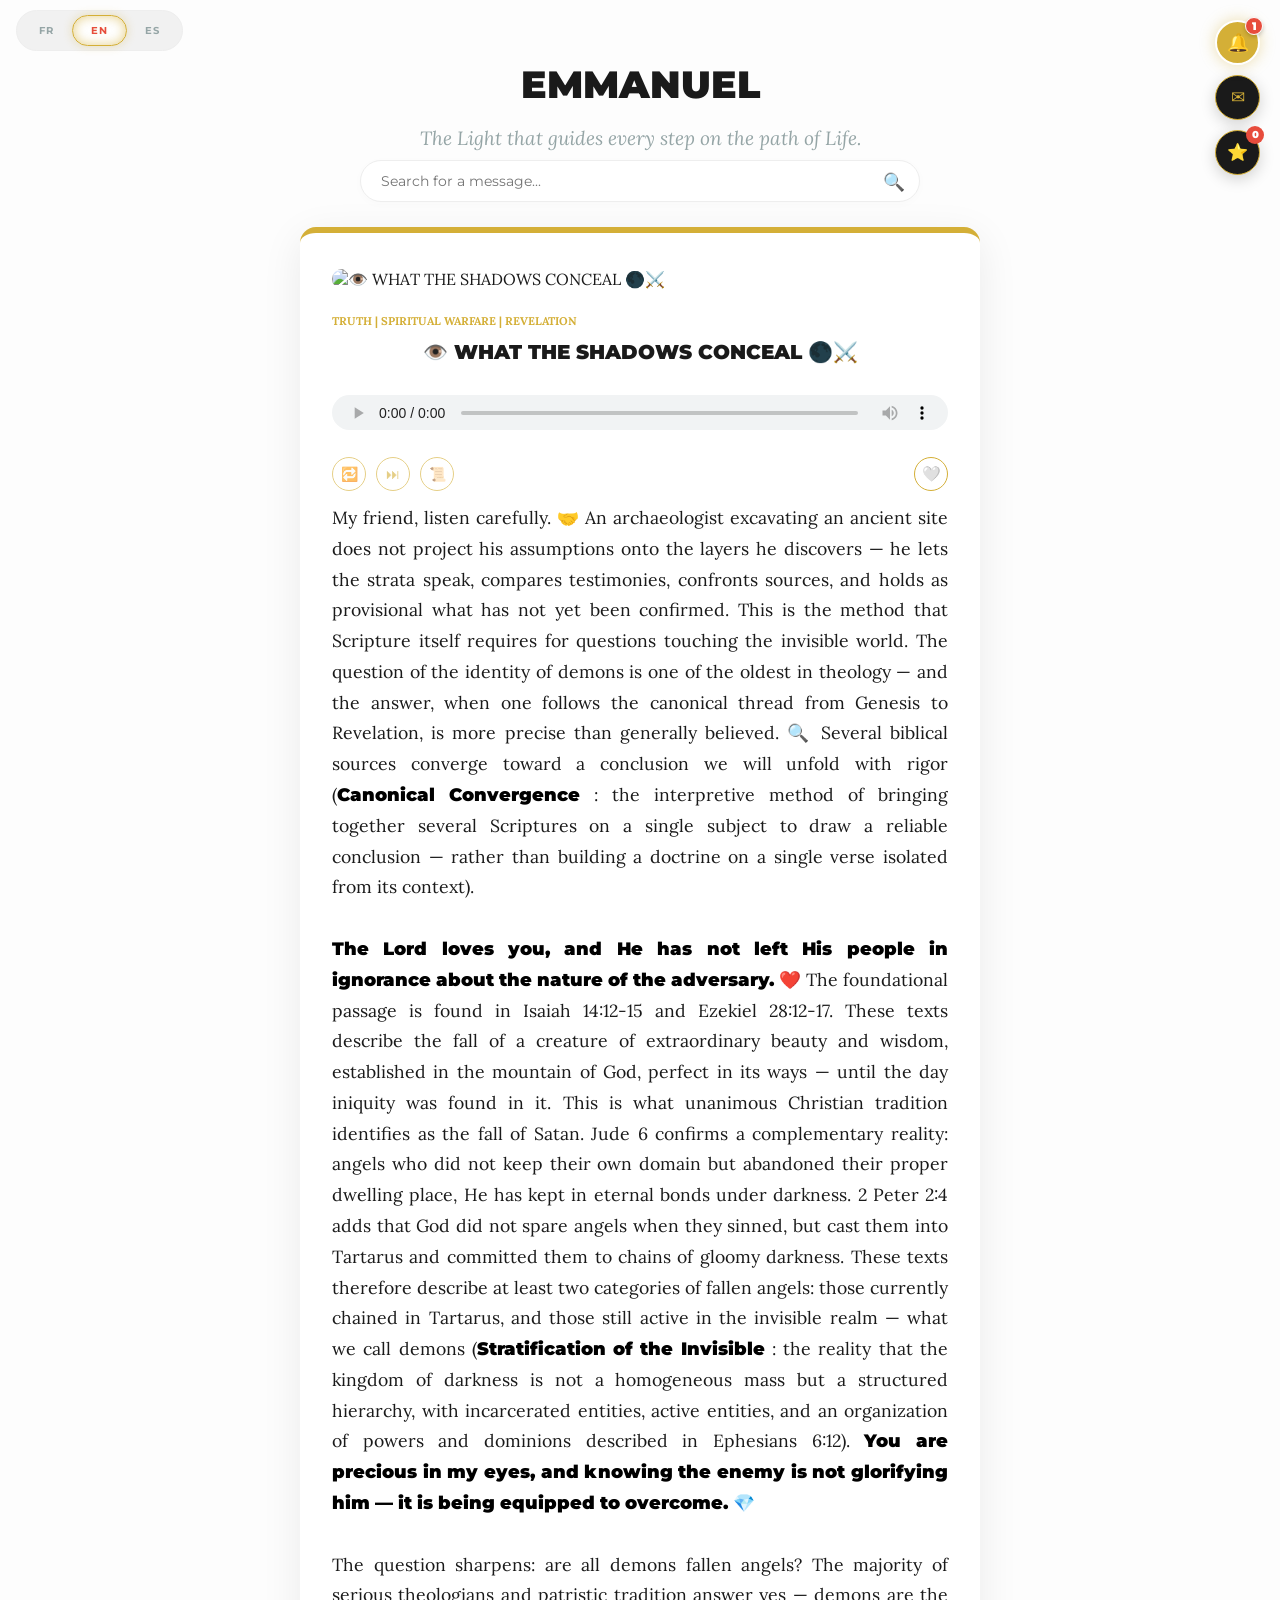
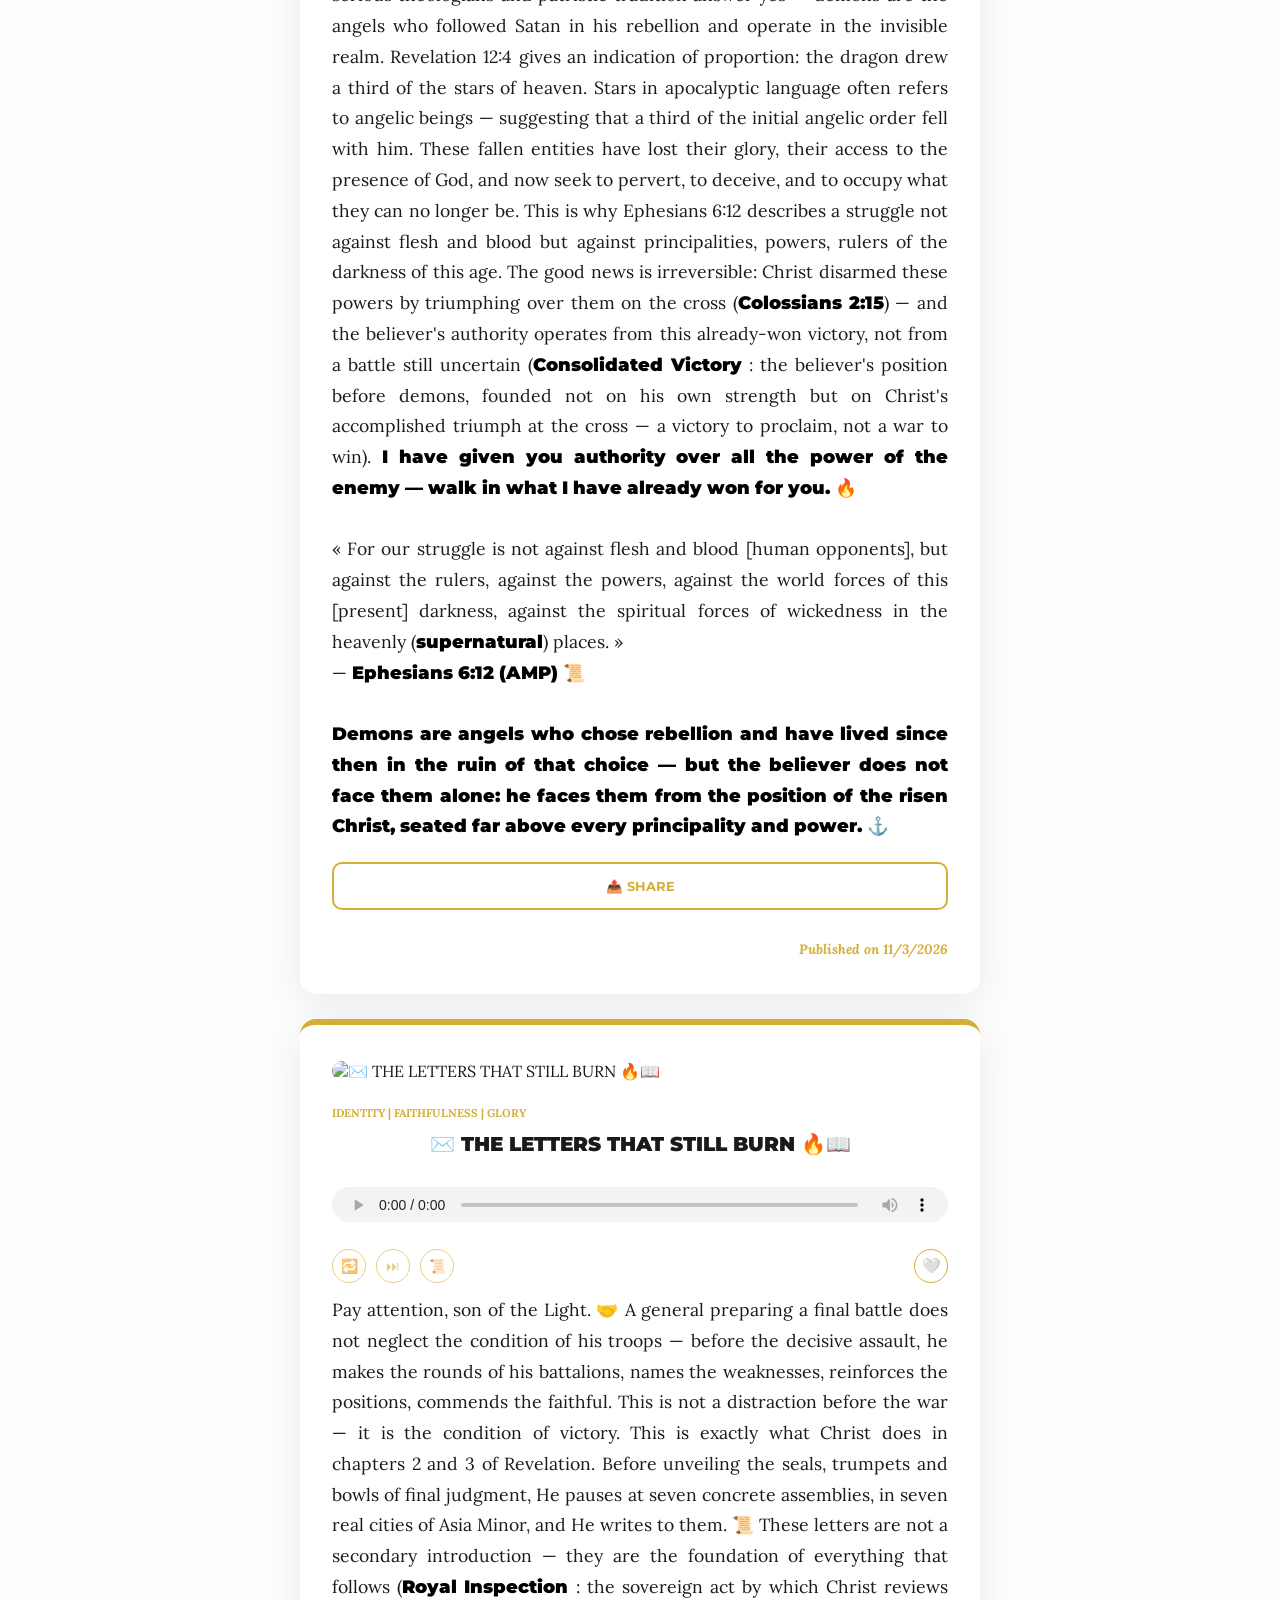
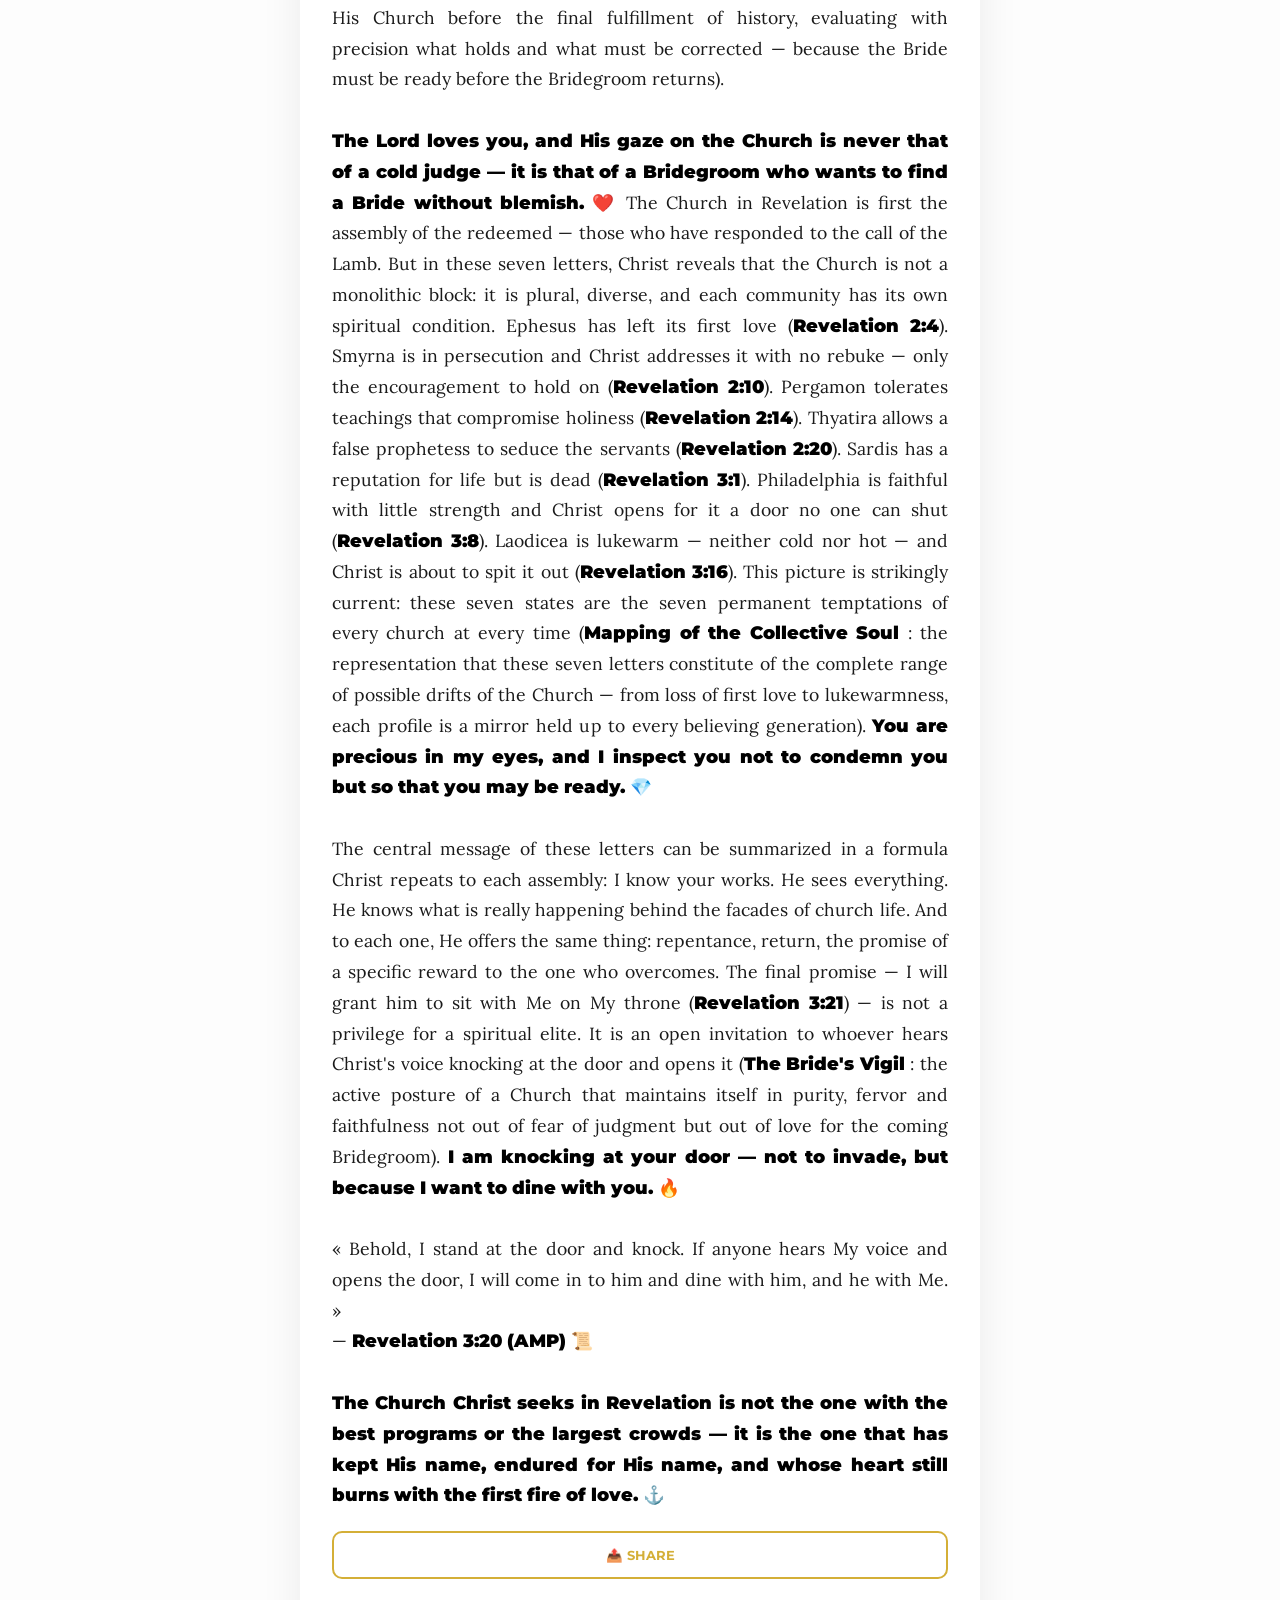
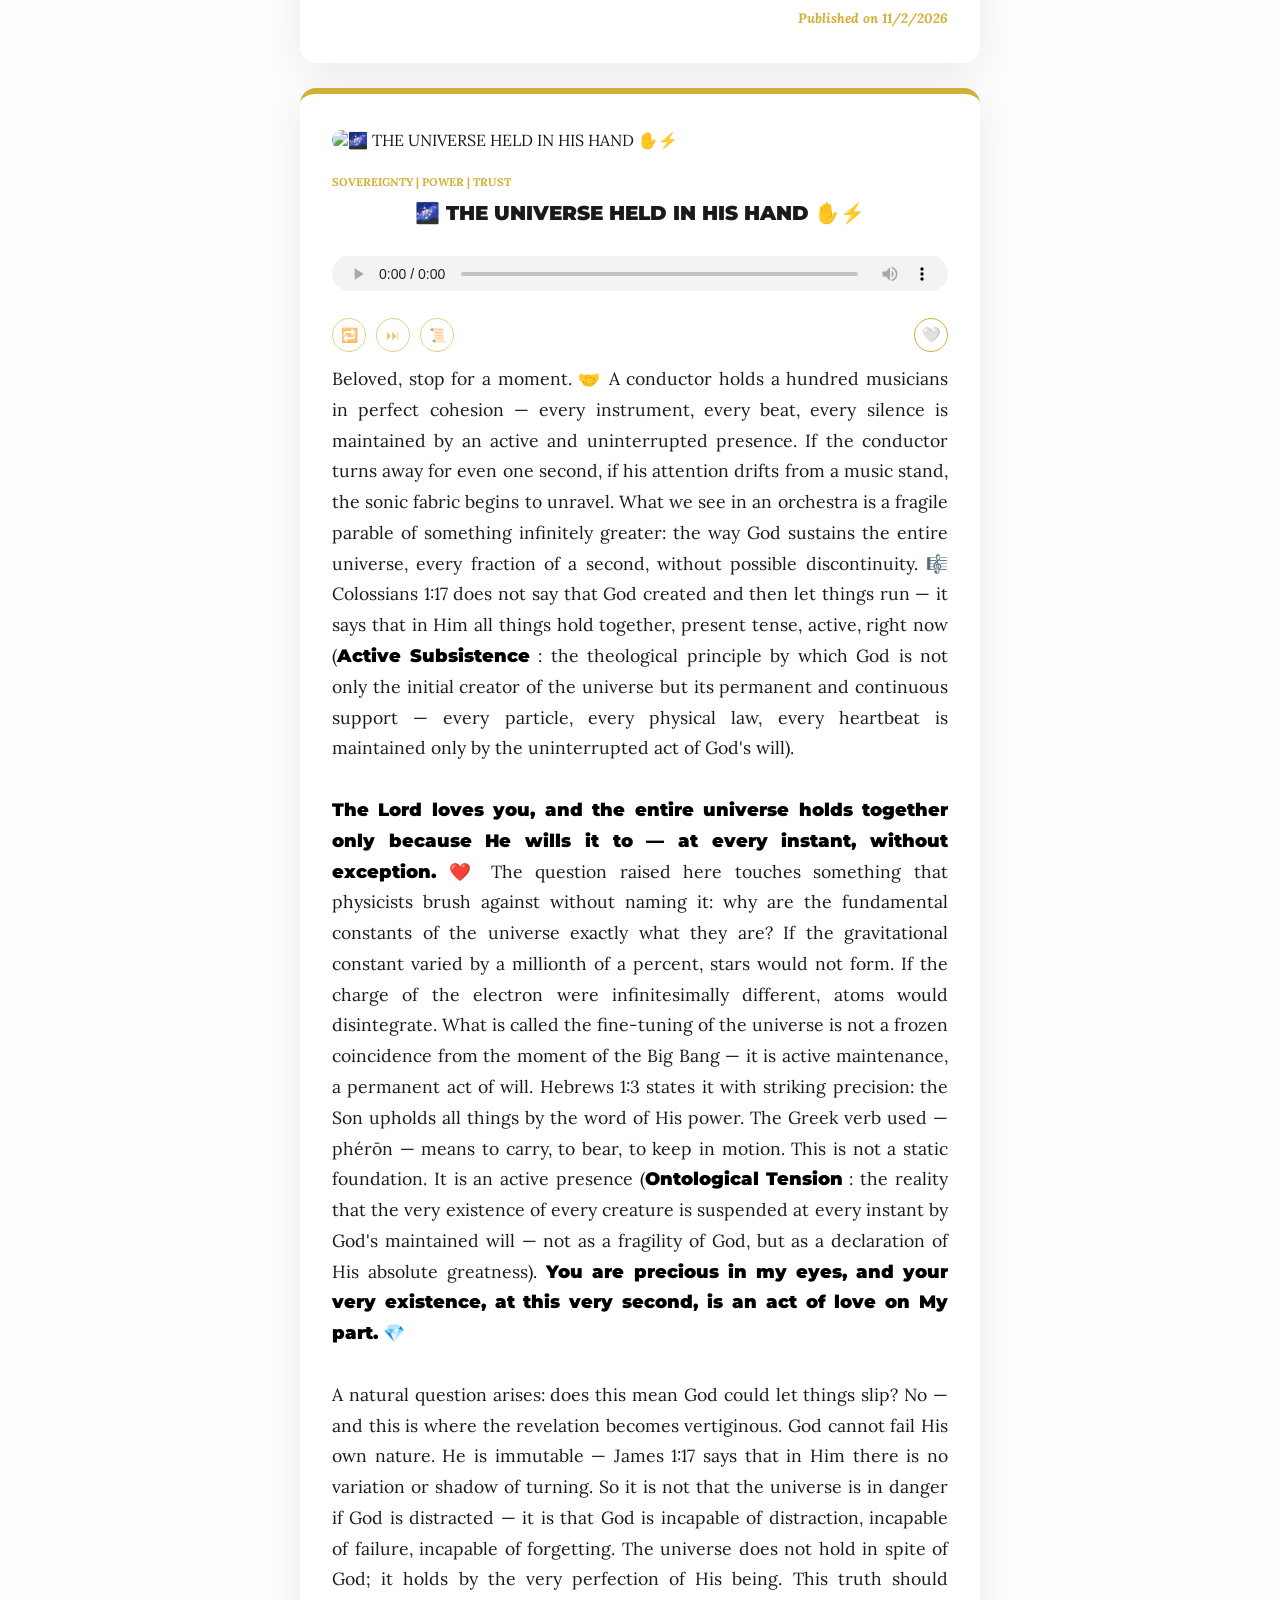
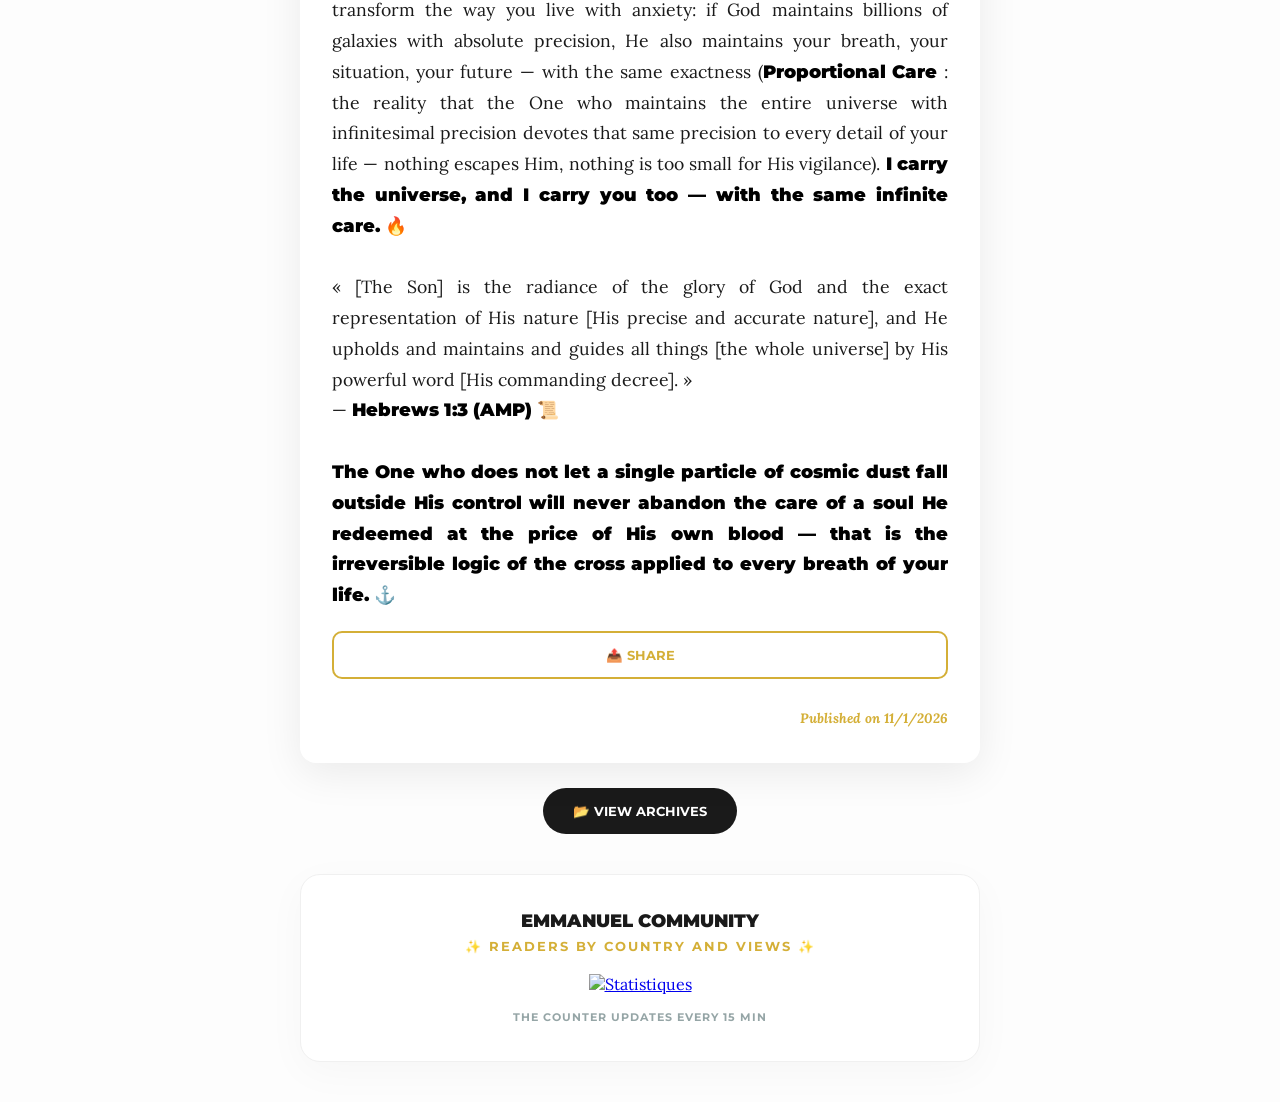
==== commit 5fd214b4: "mise a jour" ====
--- a/index.html
+++ b/index.html
@@ -32,6 +32,8 @@
     <link rel="canonical" href="https://emmanuel-dpv.pages.dev">
     <link rel="icon" type="image/jpeg" href="https://i.postimg.cc/RCwdK4zr/jesus2.jpg">
     <link rel="apple-touch-icon" href="https://i.postimg.cc/RCwdK4zr/jesus2.jpg">
+    <link rel="preconnect" href="https://fonts.googleapis.com">
+    <link rel="preconnect" href="https://fonts.gstatic.com" crossorigin>
     <link href="https://fonts.googleapis.com/css2?family=Montserrat:wght@700;900&family=Lora:ital,wght@0,400;0,500;1,400&display=swap" rel="stylesheet">
     <link rel="stylesheet" href="styles.css">
 </head>
@@ -160,9 +162,6 @@
         <div id="share-cancel-btn" class="close-modal" onclick="fermerPartage()">Annuler</div>
     </div>
 
-    <!-- Bibliothèques pour PDF et Image -->
-    <script src="https://cdnjs.cloudflare.com/ajax/libs/jspdf/2.5.1/jspdf.umd.min.js"></script>
-    <script src="https://cdnjs.cloudflare.com/ajax/libs/html2canvas/1.4.1/html2canvas.min.js"></script>
     <script src="script.js"></script>
 </body>
 </html>
--- a/styles.css
+++ b/styles.css
@@ -183,3 +183,168 @@
     user-select: none;
     -webkit-user-select: none;
 }
+
+/* ================================================================
+   RESPONSIVE COMPLET — tous appareils
+   Breakpoints : <360px · 360-479px · 480-599px · 600-759px · 760-1023px · 1024px+
+   ================================================================ */
+
+/* ── Base : panneaux fixes fluides sur tous les écrans ── */
+#notif-panel,
+#contact-panel {
+  max-width: calc(100vw - 40px);
+  box-sizing: border-box;
+}
+
+/* ── Share options : wrap sur petit écran ── */
+.share-options {
+  flex-wrap: wrap;
+  gap: 12px;
+}
+
+/* ── Panneaux fixes : sécurité de dépassement ── */
+#notif-panel,
+#contact-panel {
+  right: max(10px, env(safe-area-inset-right));
+}
+
+/* ================================================================
+   < 360px — très petit mobile (iPhone SE old, Android entrée gamme)
+   ================================================================ */
+@media (max-width: 359px) {
+  .welcome-text {
+    font-size: 1.1em;
+    letter-spacing: 2px;
+    padding: 14px 18px;
+  }
+  h1 { font-size: 1.3em; }
+  .intro-text {
+    font-size: 0.88em;
+    padding-left: 50px;
+    padding-right: 50px;
+  }
+  .message-card { padding: 18px 14px; }
+  .msg-title { font-size: 0.95em; }
+  .msg-content { font-size: 0.92em; }
+  .search-container { width: 92%; }
+  .month-grid { grid-template-columns: repeat(2, 1fr); }
+  .share-options { justify-content: center; }
+  .share-icon { width: 46px; height: 46px; font-size: 20px; }
+  .scroll-btn { width: 44px; height: 44px; font-size: 20px; }
+  #notif-panel { width: calc(100vw - 20px); right: 10px; }
+  #contact-panel { width: calc(100vw - 20px); right: 10px; }
+  .archive-nav-btns { flex-direction: column; align-items: center; }
+  .nav-btn { width: 85%; }
+}
+
+/* ================================================================
+   360px → 479px — mobile standard
+   ================================================================ */
+@media (min-width: 360px) and (max-width: 479px) {
+  .welcome-text {
+    font-size: 1.2em;
+    letter-spacing: 3px;
+    padding: 16px 24px;
+  }
+  h1 { font-size: 1.5em; }
+  .intro-text { font-size: 0.95em; }
+  .message-card { padding: 22px 16px; }
+  .msg-title { font-size: 1em; }
+  .msg-content { font-size: 0.97em; }
+  .month-grid { grid-template-columns: repeat(2, 1fr); }
+  .share-options { justify-content: center; }
+  .scroll-btn { width: 48px; height: 48px; font-size: 21px; }
+}
+
+/* ================================================================
+   480px → 599px — grand mobile / petite tablette
+   ================================================================ */
+@media (min-width: 480px) and (max-width: 599px) {
+  .welcome-text { font-size: 1.35em; letter-spacing: 4px; }
+  h1 { font-size: 1.6em; }
+  .msg-title { font-size: 1.05em; }
+  .month-grid { grid-template-columns: repeat(2, 1fr); }
+  .share-options { justify-content: center; }
+}
+
+/* ================================================================
+   600px → 759px — tablette portrait
+   ================================================================ */
+@media (min-width: 600px) and (max-width: 759px) {
+  .message-card { max-width: 600px; padding: 28px 24px; }
+  .msg-title { font-size: 1.1em; }
+  .flag-counter-box { max-width: 600px; }
+  .archive-section { max-width: 580px; }
+  .month-grid { grid-template-columns: repeat(3, 1fr); }
+  .share-options { justify-content: space-around; }
+}
+
+/* ================================================================
+   760px → 1023px — tablette paysage / petit desktop
+   ================================================================ */
+@media (min-width: 760px) and (max-width: 1023px) {
+  h1 { font-size: 2em; }
+  .intro-text { font-size: 1.15em; max-width: 600px; }
+  .search-container { max-width: 500px; }
+  .message-card { max-width: 640px; padding: 32px 28px; }
+  .msg-title { font-size: 1.2em; }
+  .msg-content { font-size: 1.08em; }
+  .flag-counter-box { max-width: 640px; }
+  .archive-section { max-width: 640px; }
+  .month-grid { grid-template-columns: repeat(4, 1fr); }
+}
+
+/* ================================================================
+   1024px+ — desktop / grand écran
+   ================================================================ */
+@media (min-width: 1024px) {
+  h1 { font-size: 2.4em; margin: 8px 0 18px; }
+  .intro-text { font-size: 1.2em; max-width: 700px; }
+  .search-container { max-width: 560px; }
+  .message-card { max-width: 680px; padding: 36px 32px; }
+  .msg-title { font-size: 1.25em; }
+  .msg-content { font-size: 1.1em; line-height: 1.75; }
+  .flag-counter-box { max-width: 680px; }
+  .archive-section { max-width: 680px; }
+  .favorites-section { max-width: 680px; }
+  .month-grid { grid-template-columns: repeat(4, 1fr); gap: 12px; }
+  .nav-btn { font-size: 12px; padding: 12px 20px; }
+  #contact-panel { top: 75px; }
+}
+
+/* ================================================================
+   Très grand écran (1440px+)
+   ================================================================ */
+@media (min-width: 1440px) {
+  h1 { font-size: 2.8em; }
+  .message-card { max-width: 760px; }
+  .intro-text { max-width: 800px; }
+  .search-container { max-width: 620px; }
+  .flag-counter-box,
+  .archive-section,
+  .favorites-section { max-width: 760px; }
+}
+
+/* ================================================================
+   Orientation paysage sur mobile (hauteur réduite)
+   ================================================================ */
+@media (max-height: 500px) and (orientation: landscape) {
+  .floating-container.scroll-link    { bottom: 120px; }
+  .floating-container.tous-link      { bottom: 65px; }
+  .floating-container.scroll-down-link { bottom: 10px; }
+  .scroll-btn { width: 40px; height: 40px; font-size: 18px; }
+  .message-card { padding: 16px 14px; }
+}
+
+/* ================================================================
+   Réduction de mouvement (accessibilité)
+   ================================================================ */
+@media (prefers-reduced-motion: reduce) {
+  *,
+  *::before,
+  *::after {
+    animation-duration: 0.01ms !important;
+    animation-iteration-count: 1 !important;
+    transition-duration: 0.01ms !important;
+  }
+}
